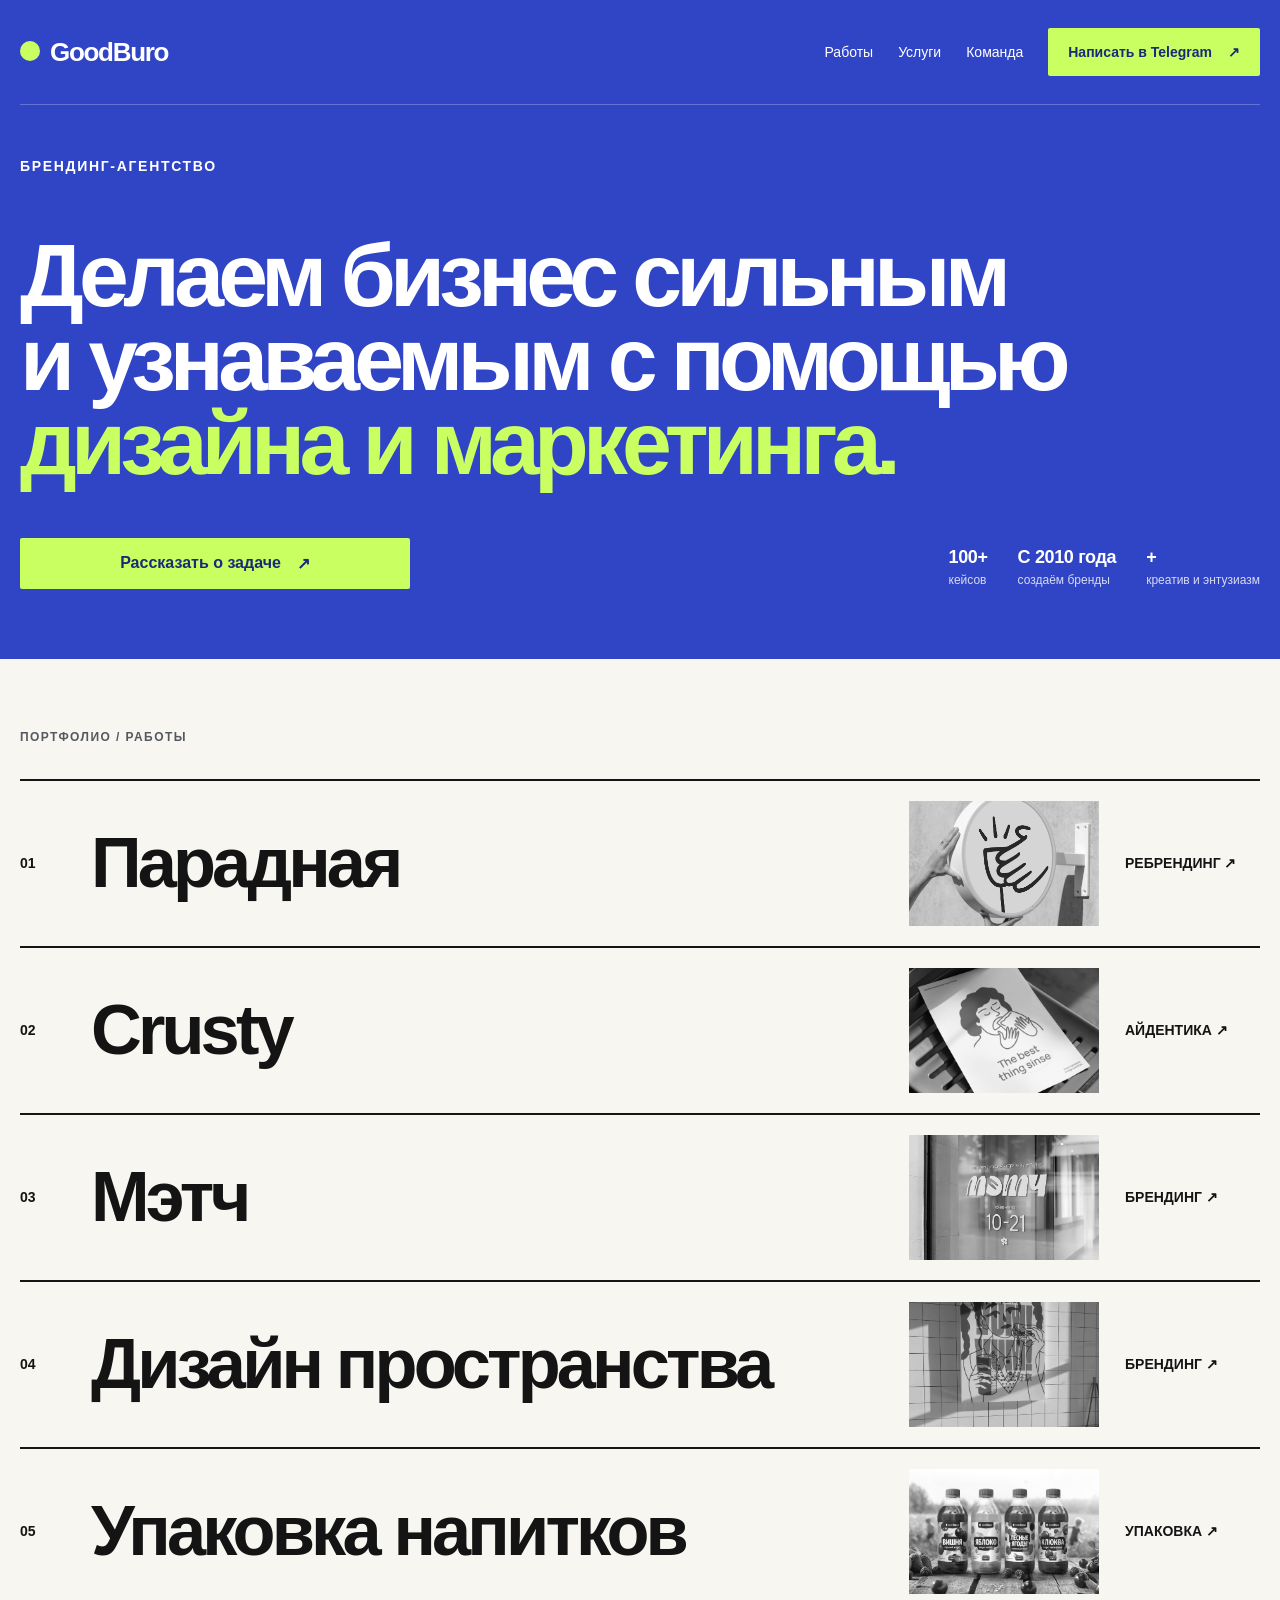
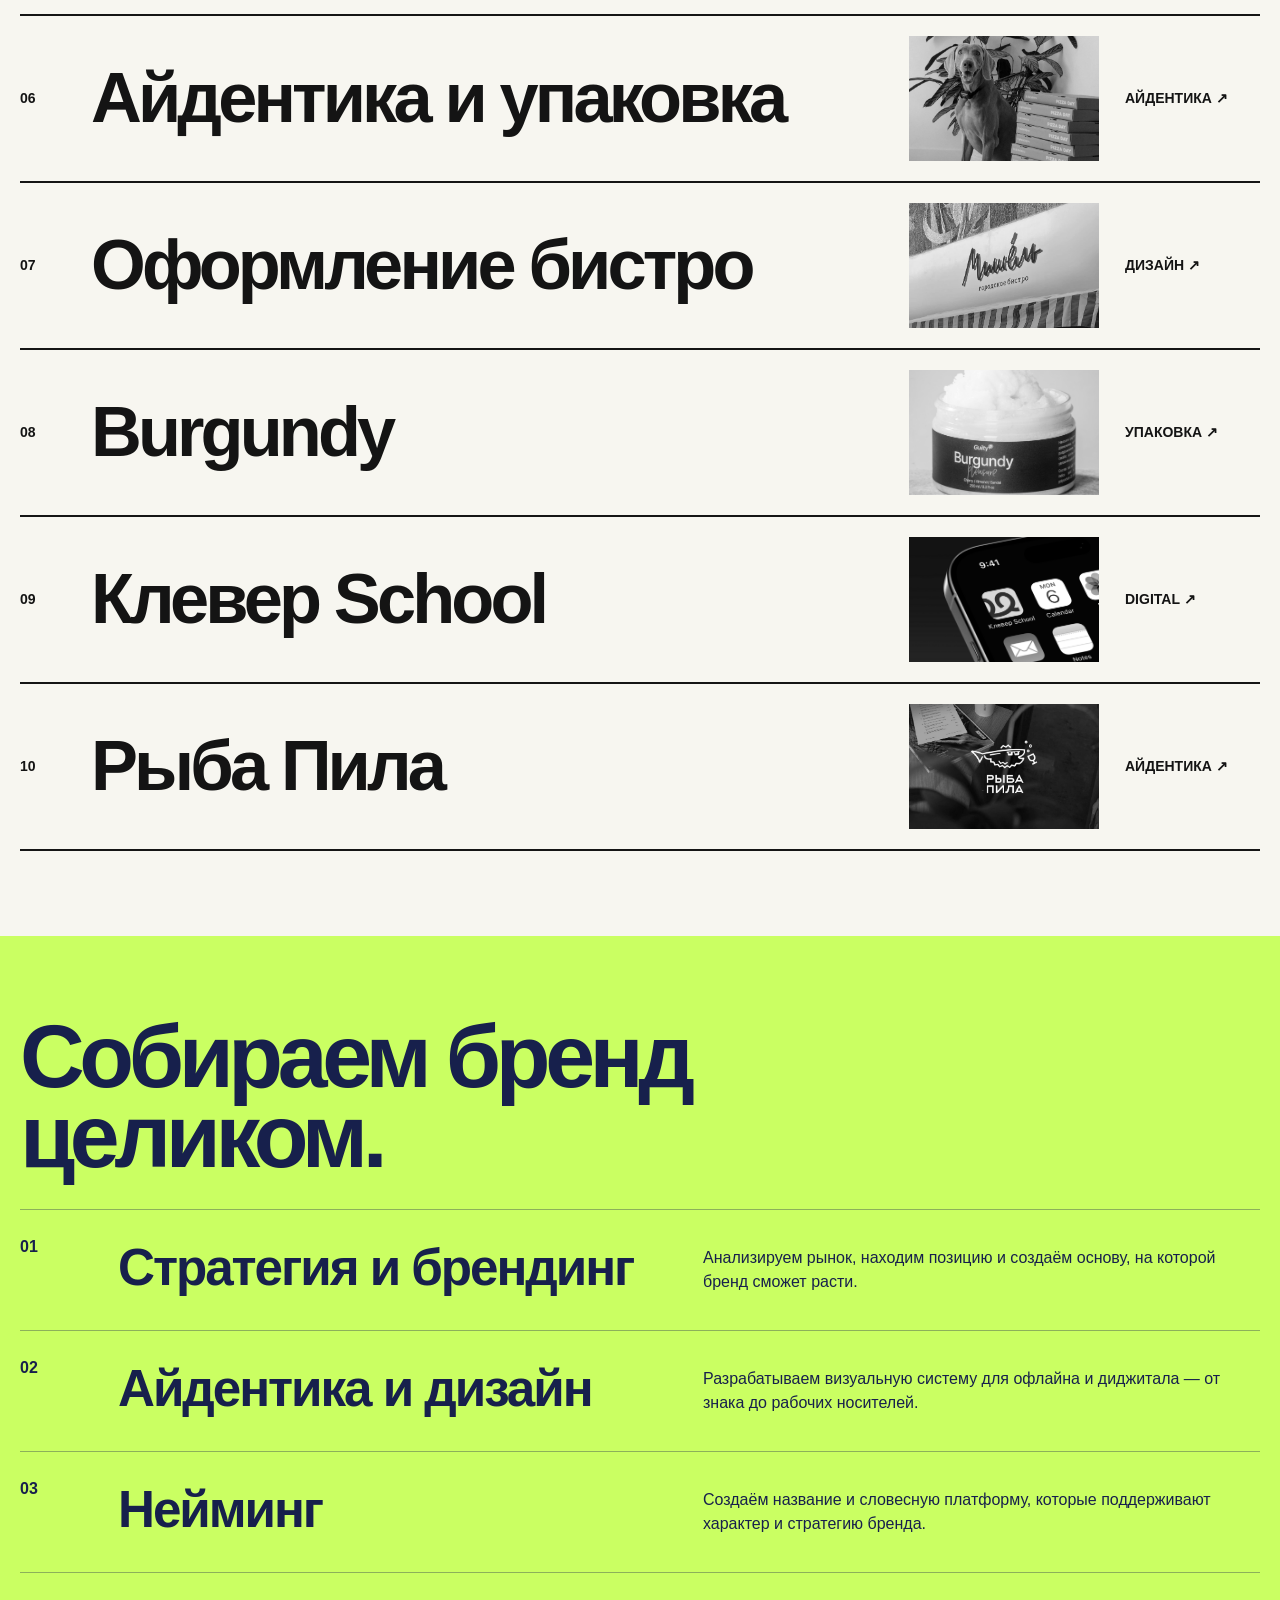
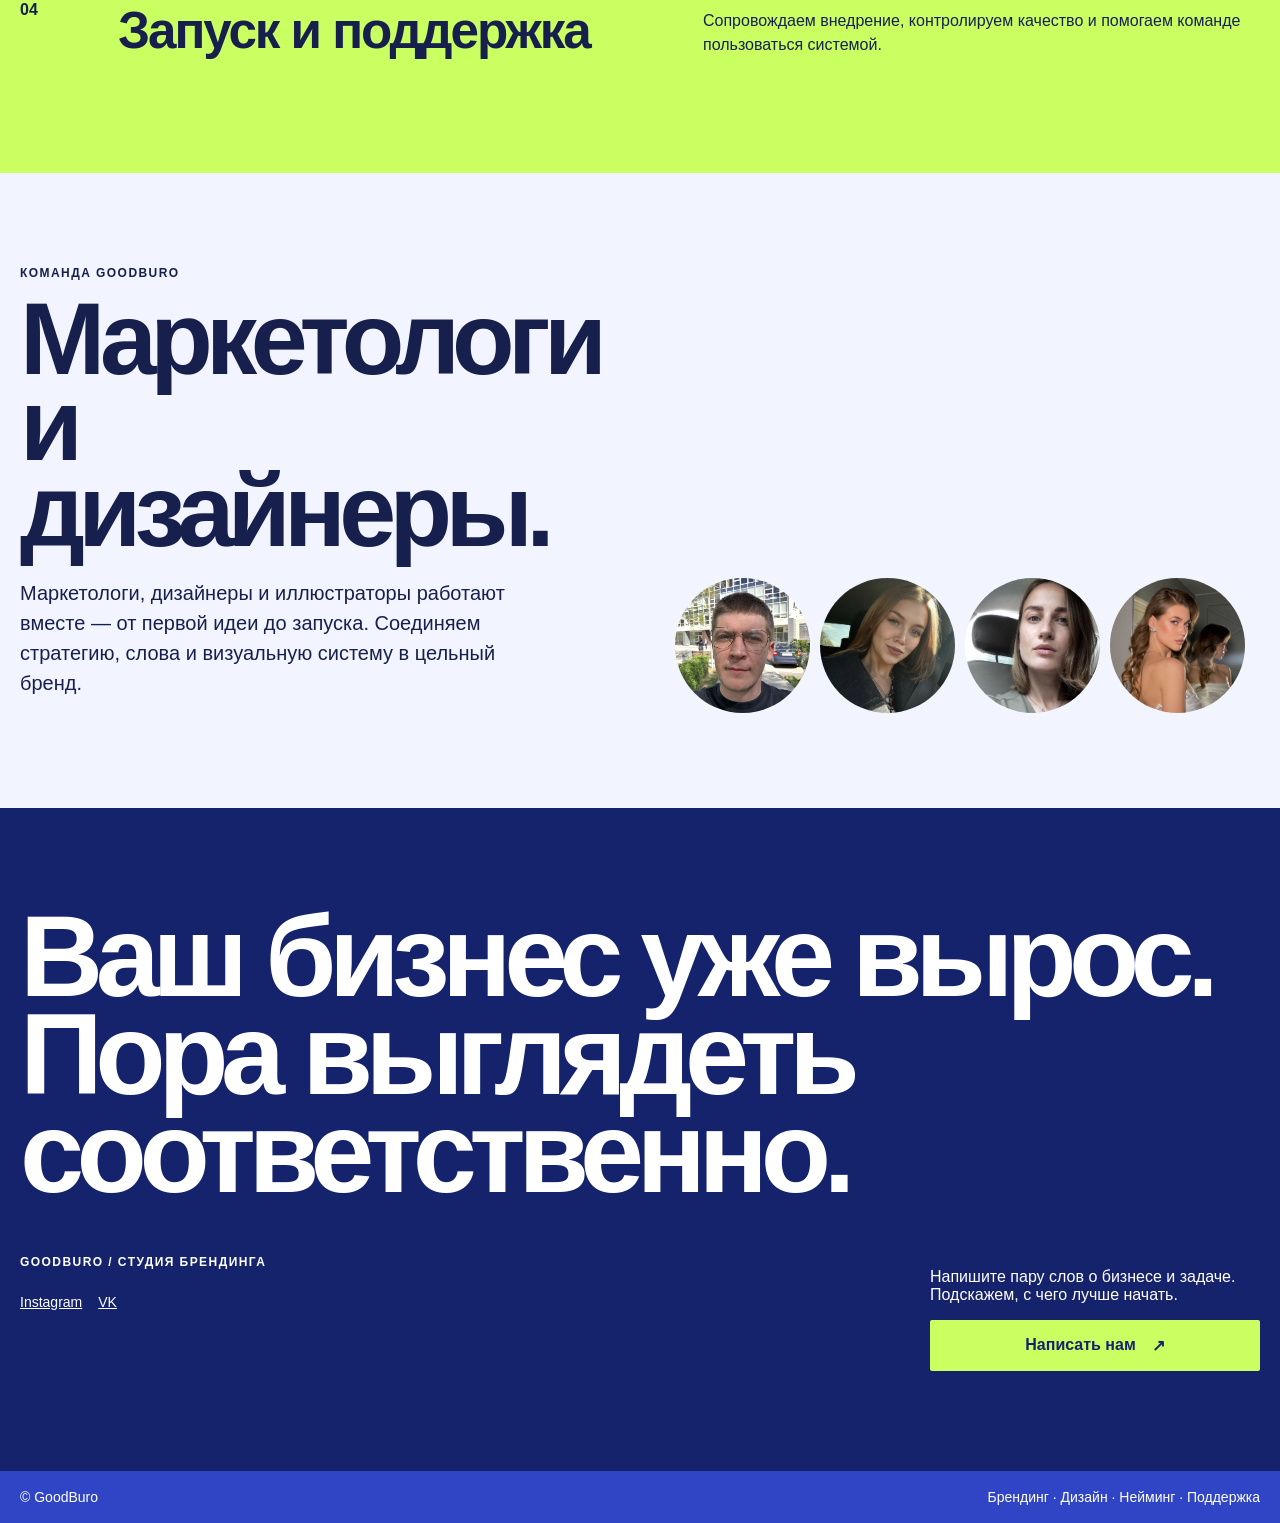
==== index.html @ 8d66662b "Add portfolio breathing room and refine proof points" ====
<!doctype html><html lang="ru"><head><meta charset="utf-8"><meta name="viewport" content="width=device-width,initial-scale=1"><title>GoodBuro — студия брендинга и дизайна</title><meta name="description" content="GoodBuro: брендинг, айдентика, нейминг и дизайн для бизнеса. Работаем с 2010 года. Посмотрите портфолио и обсудите проект с нашей командой."><link rel="icon" type="image/svg+xml" href="data:image/svg+xml,%3Csvg xmlns='http://www.w3.org/2000/svg' viewBox='0 0 64 64'%3E%3Crect width='64' height='64' rx='15' fill='%232e42c5'/%3E%3Ccircle cx='22' cy='22' r='12' fill='%23caff62'/%3E%3Cpath d='M22 36h25v12H22z' fill='white'/%3E%3C/svg%3E"><style>
    :root{--ink:#121317;--paper:#f6f5f1;--blue:#3045c6;--lime:#caff62;--orange:#ff4a18;--line:rgba(18,19,23,.15)}
    *{box-sizing:border-box}html{scroll-behavior:smooth}body{margin:0;color:var(--ink);background:var(--paper);font-family:Inter,Arial,sans-serif}button,a{font:inherit}a{color:inherit}.deckbar{position:sticky;top:0;z-index:1000;display:flex;align-items:center;gap:8px;padding:10px 14px;background:rgba(18,19,23,.94);color:#fff;backdrop-filter:blur(16px);border-bottom:1px solid rgba(255,255,255,.13)}.deckbar__brand{font-weight:800;margin-right:auto;white-space:nowrap}.deckbar button{border:1px solid rgba(255,255,255,.22);color:#fff;background:transparent;border-radius:999px;padding:9px 14px;cursor:pointer}.deckbar button:hover,.deckbar button[aria-selected=true]{background:#fff;color:#111}.panel{display:none}.panel.active{display:block}.wrap{width:min(1240px,calc(100% - 40px));margin:auto}.eyebrow{font-size:12px;text-transform:uppercase;letter-spacing:.12em;font-weight:800}.pill{display:inline-flex;align-items:center;gap:8px;padding:8px 12px;border:1px solid currentColor;border-radius:999px;font-size:13px;font-weight:700}.pill:before{content:"";width:7px;height:7px;border-radius:50%;background:currentColor}.cta{display:inline-flex;align-items:center;justify-content:center;gap:16px;padding:16px 20px;text-decoration:none;font-weight:800;border-radius:2px;transition:.2s transform}.cta:hover{transform:translateY(-3px)}.cta:after{content:"↗"}.muted{opacity:.62}.audit{padding:70px 0 100px;background:#f3f2ed}.audit h1{font-size:clamp(48px,9vw,128px);line-height:.84;letter-spacing:-.065em;margin:42px 0}.audit-intro{display:grid;grid-template-columns:1.4fr .8fr;gap:50px;border-top:1px solid var(--line);padding-top:28px}.audit-intro p{font-size:clamp(22px,3vw,40px);line-height:1.08;margin:0}.score{display:grid;grid-template-columns:repeat(2,1fr);gap:10px}.score div{padding:18px;background:#fff;border:1px solid var(--line)}.score strong{font-size:36px;display:block}.findings{display:grid;grid-template-columns:repeat(3,1fr);margin-top:72px;border-top:1px solid var(--line);border-left:1px solid var(--line)}.finding{padding:28px;border-right:1px solid var(--line);border-bottom:1px solid var(--line);min-height:230px}.finding b{display:block;font-size:14px;margin-bottom:40px}.finding h3{font-size:24px;margin:0 0 14px}.finding p{line-height:1.55;margin:0;color:#505158}.strategy{margin-top:72px;background:#121317;color:#fff;padding:34px}.strategy-grid{display:grid;grid-template-columns:repeat(3,1fr);gap:1px;background:#333}.strategy-grid article{background:#121317;padding:26px}.strategy h2{font-size:clamp(32px,5vw,72px);line-height:.95;letter-spacing:-.04em}.source-note{margin-top:30px;font-size:13px;line-height:1.6;color:#666}.source-note a{text-decoration:underline}.topline{display:flex;align-items:center;justify-content:space-between;padding:28px 0}.logo{font-weight:900;letter-spacing:-.05em;font-size:26px;text-decoration:none}.nav{display:flex;gap:25px;align-items:center;font-size:14px}.nav a{text-decoration:none}.mobile-hide{}

    /* CONCEPT 1 */
    .c1{background:var(--blue);color:#fff}.c1 .topline{border-bottom:1px solid rgba(255,255,255,.25)}.c1 .logo-dot{display:inline-block;width:20px;height:20px;background:var(--lime);border-radius:50%;margin-right:10px}.c1 .hero{min-height:760px;display:grid;grid-template-columns:1fr 340px;gap:50px;padding:46px 0 38px;position:relative;overflow:hidden}.c1 .hero:after{content:"GB";position:absolute;right:-3vw;bottom:-16vw;color:rgba(89,115,245,.55);font-weight:900;font-size:44vw;line-height:1;letter-spacing:-.15em;pointer-events:none}.c1 h1{position:relative;z-index:1;font-size:clamp(66px,10vw,152px);letter-spacing:-.075em;line-height:.79;margin:70px 0 30px;max-width:950px}.c1 h1 em{color:var(--lime);font-style:normal}.c1 .hero-side{position:relative;z-index:2;align-self:end;padding-bottom:30px}.c1 .hero-side p{font-size:22px;line-height:1.35}.c1 .cta{background:var(--lime);color:#1a2a78;width:100%}.c1 .proofbar{position:relative;z-index:2;display:grid;grid-template-columns:repeat(4,1fr);border:1px solid rgba(255,255,255,.35)}.c1 .proofbar div{padding:18px;border-right:1px solid rgba(255,255,255,.35)}.c1 .proofbar strong{display:block;font-size:25px}.c1 .works{background:#fff;color:#14151a;padding:85px 0}.section-head{display:flex;align-items:end;justify-content:space-between;gap:30px;margin-bottom:32px}.section-head h2{font-size:clamp(46px,7vw,100px);line-height:.9;letter-spacing:-.06em;margin:0}.work-mosaic{display:grid;grid-template-columns:repeat(12,1fr);grid-auto-rows:150px;gap:12px}.work-card{position:relative;overflow:hidden;background:#ddd;text-decoration:none;grid-column:span 3;grid-row:span 2}.work-card.wide{grid-column:span 6}.work-card.tall{grid-row:span 3}.work-card img{width:100%;height:100%;display:block;object-fit:cover;filter:grayscale(1);transition:filter .5s ease,transform .7s cubic-bezier(.2,.7,.2,1)}.work-card:hover img,.work-card:focus-visible img{filter:grayscale(0);transform:scale(1.025)}.work-card:after{content:"";position:absolute;inset:45% 0 0;background:linear-gradient(transparent,rgba(0,0,0,.76));opacity:0;transition:opacity .3s}.work-card:hover:after,.work-card:focus-visible:after{opacity:1}.work-label{position:absolute;z-index:2;left:16px;right:16px;bottom:15px;display:flex;justify-content:space-between;gap:15px;color:#fff;font-size:13px;font-weight:800;opacity:0;transform:translateY(8px);transition:.3s}.work-card:hover .work-label,.work-card:focus-visible .work-label{opacity:1;transform:none}.work-card.static{cursor:default}.p-parad{background-image:url('https://static.tildacdn.pub/tild3338-6237-4333-a164-313138376532/MB_CaseStudy_Pg12_5_.png')}.p-crusty{background-image:url('https://static.tildacdn.pub/tild6530-6239-4362-a632-326162323765/Slide_16_9_-_213.png')}.p-match{background-image:url('https://static.tildacdn.pub/tild6637-3261-4534-b134-336264633966/_-__1_1.png')}.c1 .services{background:var(--lime);color:#17204c;padding:80px 0}.service-row{display:grid;grid-template-columns:70px 1fr 1fr;gap:28px;padding:28px 0;border-top:1px solid rgba(23,32,76,.35)}.service-row h3{font-size:clamp(28px,4vw,56px);letter-spacing:-.04em;margin:0}.service-row p{max-width:620px;line-height:1.5;margin:8px 0}.c1 .team{background:#f2f4ff;color:#17204c;padding:90px 0}.team-grid{display:grid;grid-template-columns:.9fr 1.1fr;gap:80px;align-items:end}.team-grid h2{font-size:clamp(52px,8vw,112px);line-height:.84;letter-spacing:-.065em;margin:15px 0 24px}.team-grid p{font-size:20px;line-height:1.5;max-width:520px}.team-photos{display:grid;grid-template-columns:repeat(4,1fr);gap:0;align-items:end}.team-photos img{width:100%;aspect-ratio:1;border-radius:50%;object-fit:cover;border:5px solid #f2f4ff;margin-left:-10px;filter:saturate(.9);transition:transform .25s}.team-photos img:hover{transform:translateY(-10px);z-index:2}.c1 .final{padding:100px 0;background:#15236d}.c1 .final h2{font-size:clamp(52px,9vw,130px);line-height:.85;letter-spacing:-.065em;margin:0 0 50px}.c1 .final-grid{display:grid;grid-template-columns:1fr 330px;gap:60px}.c1 .final .cta{background:var(--lime);color:#15236d}.c1 .socials{display:flex;gap:16px;margin-top:24px;font-size:14px}

    /* CONCEPT 2 */
    .c2{background:#f7f6f0;color:#141414;font-family:Arial,sans-serif}.c2 .topline{border-bottom:2px solid #111}.c2 .topline .cta{background:#111;color:#fff;padding:11px 15px}.c2 .hero{padding:70px 0 48px}.c2 .hero-grid{display:grid;grid-template-columns:1.45fr .55fr;gap:30px}.c2 h1{font-size:clamp(68px,11vw,170px);line-height:.76;letter-spacing:-.078em;text-transform:uppercase;margin:30px 0 50px}.c2 h1 span{display:block;color:var(--orange)}.c2 .hero-copy{font-size:22px;line-height:1.35;border-top:2px solid #111;padding-top:16px}.c2 .metric{border:2px solid #111;padding:20px;margin-bottom:-2px}.c2 .metric strong{font-size:52px;letter-spacing:-.05em}.c2 .metric span{display:block;font-size:12px;text-transform:uppercase;margin-top:12px}.ticker{overflow:hidden;background:var(--orange);color:#fff;border-top:2px solid #111;border-bottom:2px solid #111;padding:11px 0;font-size:14px;font-weight:800;text-transform:uppercase;letter-spacing:.08em;white-space:nowrap}.ticker span{display:inline-block;animation:ticker 20s linear infinite}@keyframes ticker{to{transform:translateX(-50%)}}.c2 .cases{padding:80px 0}.case-table{border-top:2px solid #111}.case-row{display:grid;grid-template-columns:70px 1fr 190px 120px;align-items:center;gap:18px;padding:16px 0;border-bottom:2px solid #111;text-decoration:none}.case-row img{width:100%;height:110px;object-fit:cover;filter:saturate(.8)}.case-row h3{font-size:clamp(35px,6vw,78px);margin:0;letter-spacing:-.055em}.case-row b{font-size:13px;text-transform:uppercase}.c2 .method{padding:80px 0;background:#111;color:#fff}.c2 .method h2{font-size:clamp(48px,7vw,96px);margin:0 0 50px;letter-spacing:-.06em}.steps{display:grid;grid-template-columns:repeat(4,1fr);border:1px solid #555}.step{padding:24px;min-height:270px;border-right:1px solid #555}.step:last-child{border:0}.step b{display:block;color:var(--orange);font-size:34px}.step h3{margin-top:70px}.step p{color:#aaa;line-height:1.45}.c2 .buy{padding:90px 0;background:var(--orange);color:#fff}.c2 .buy h2{font-size:clamp(54px,10vw,145px);line-height:.78;text-transform:uppercase;letter-spacing:-.07em;margin:0 0 50px}.c2 .buy .cta{background:#111;color:#fff}.c2 .buy-grid{display:grid;grid-template-columns:1fr 300px;gap:50px}.c2 .buy p{font-size:22px;line-height:1.4}

    /* CONCEPT 3 */
    .c3{background:#080a0d;color:#f1f2f4;font-family:Arial,sans-serif}.c3 .topline{border-bottom:1px solid #2b2f35}.c3 .nav .cta{border:1px solid #fff;padding:11px 15px}.c3 .hero{min-height:800px;padding:80px 0 50px;background:radial-gradient(circle at 78% 20%,#312650 0,transparent 30%),radial-gradient(circle at 90% 70%,#123e47 0,transparent 32%),#080a0d}.c3 .hero-top{display:grid;grid-template-columns:1fr 370px;gap:70px}.c3 h1{font-size:clamp(64px,10vw,150px);line-height:.8;letter-spacing:-.075em;margin:45px 0}.c3 h1 span{font-family:Georgia,serif;font-style:italic;font-weight:400;color:#cbbcff}.c3 .portrait-card{align-self:end;border:1px solid #444;padding:20px;min-height:460px;background:linear-gradient(135deg,rgba(255,255,255,.08),rgba(255,255,255,0));display:flex;flex-direction:column;justify-content:space-between}.monogram{font-size:140px;letter-spacing:-.12em;font-weight:900;color:#cbbcff}.portrait-card p{font-size:20px;line-height:1.45}.c3 .manifesto{display:grid;grid-template-columns:200px 1fr;gap:40px;padding:85px 0;border-top:1px solid #333}.c3 .manifesto p{font-size:clamp(30px,5vw,68px);line-height:1.04;letter-spacing:-.045em;margin:0}.c3 .manifesto em{color:#cbbcff;font-family:Georgia,serif}.c3 .selected{padding:80px 0;background:#e9e8e1;color:#111}.c3 .selected h2{font-size:clamp(45px,7vw,96px);letter-spacing:-.06em;margin:0 0 40px}.editorial-grid{display:grid;grid-template-columns:repeat(12,1fr);gap:14px}.editorial-card{position:relative;min-height:520px;background:center/cover no-repeat;text-decoration:none}.editorial-card:nth-child(1){grid-column:span 7}.editorial-card:nth-child(2){grid-column:span 5;margin-top:90px}.editorial-card:nth-child(3){grid-column:3/span 8;min-height:430px}.editorial-card .caption{position:absolute;left:16px;right:16px;bottom:16px;padding:16px;background:rgba(8,10,13,.88);color:#fff;display:flex;justify-content:space-between}.c3 .offers{padding:90px 0}.c3 .offers h2{font-family:Georgia,serif;font-style:italic;font-weight:400;color:#cbbcff;font-size:clamp(50px,8vw,110px);margin:0 0 55px}.offer-grid{display:grid;grid-template-columns:repeat(2,1fr);gap:12px}.offer{padding:28px;border:1px solid #333;min-height:260px}.offer strong{font-size:13px;color:#cbbcff}.offer h3{font-size:36px;letter-spacing:-.04em}.offer p{color:#aeb0b5;line-height:1.5}.c3 .final{padding:90px 0;background:#cbbcff;color:#1c1730}.c3 .final h2{font-size:clamp(55px,10vw,145px);line-height:.8;letter-spacing:-.075em;margin:0 0 50px}.c3 .final .cta{background:#1c1730;color:#fff}.c3 .final-grid{display:grid;grid-template-columns:1fr 340px;gap:50px}.c3 .final p{font-size:20px;line-height:1.45}

    .recap{padding:18px 0;font-size:12px;opacity:.7}.recap .wrap{display:flex;justify-content:space-between;gap:20px}.recap a{margin-left:16px}
    @media(max-width:850px){.deckbar{overflow:auto}.deckbar__brand{display:none}.deckbar button{white-space:nowrap}.wrap{width:min(100% - 24px,1240px)}.audit-intro,.c1 .hero,.c1 .final-grid,.team-grid,.c2 .hero-grid,.c2 .buy-grid,.c3 .hero-top,.c3 .final-grid{grid-template-columns:1fr}.findings,.strategy-grid{grid-template-columns:1fr}.score{margin-top:20px}.nav a:not(.cta){display:none}.c1 .hero{min-height:750px}.c1 h1,.c2 h1,.c3 h1{margin-top:30px}.c1 .hero-side{max-width:420px}.c1 .proofbar{grid-template-columns:repeat(2,1fr)}.work-mosaic{grid-template-columns:repeat(6,1fr);grid-auto-rows:120px}.work-card,.work-card.wide{grid-column:span 3}.work-card.tall{grid-row:span 3}.service-row{grid-template-columns:45px 1fr}.service-row p{grid-column:2}.team-grid{gap:35px}.case-row{grid-template-columns:45px 1fr 70px}.case-row img{display:none}.steps{grid-template-columns:1fr 1fr}.step{min-height:220px;border-bottom:1px solid #555}.c3 .manifesto{grid-template-columns:1fr}.editorial-card:nth-child(n){grid-column:span 12;margin-top:0;min-height:400px}.offer-grid{grid-template-columns:1fr}.mobile-hide{display:none}}
    @media(max-width:520px){.deckbar{padding:8px}.deckbar button{padding:8px 10px;font-size:12px}.audit{padding-top:40px}.finding{min-height:auto}.c1 .hero{padding-top:20px}.c1 .proofbar{grid-template-columns:1fr 1fr}.c1 .proofbar div:nth-child(even){border-right:0}.section-head{display:block}.section-head .pill{margin-top:18px}.work-mosaic{display:grid;grid-template-columns:1fr 1fr;grid-auto-rows:145px;gap:8px}.work-card,.work-card.wide,.work-card.tall{grid-column:span 1;grid-row:span 1}.work-card:nth-child(1),.work-card:nth-child(8){grid-column:span 2;grid-row:span 2}.work-card img{filter:grayscale(.35)}.work-label{opacity:1;transform:none;font-size:11px}.work-card:after{opacity:.65}.team-photos{grid-template-columns:repeat(4,1fr)}.team-photos img{border-width:3px;margin-left:-5px}.steps{grid-template-columns:1fr}.case-row{grid-template-columns:35px 1fr}.case-row b:last-child{display:none}.monogram{font-size:100px}.portrait-card{min-height:350px}.recap .wrap{display:block}.recap a{margin-left:0;margin-right:12px}}
    @media(prefers-reduced-motion:reduce){html{scroll-behavior:auto}.ticker span{animation:none}.cta{transition:none}}

    /* Evolution: studio composition and portfolio index */
    .c1 .hero{display:block;min-height:0;padding:52px 0 70px;overflow:visible}
    .c1 .hero:after{content:none}
    .c1 h1{font-size:clamp(48px,7vw,108px);line-height:.94;letter-spacing:-.065em;max-width:none;margin:58px 0 52px}
    .c1 .hero-bottom{display:grid;grid-template-columns:390px 1fr;gap:75px;align-items:end}
    .c1 .hero-action{position:relative;z-index:2}
    .c1 .proofbar{display:flex;flex-wrap:wrap;justify-content:flex-end;align-items:flex-end;gap:30px;border:0}
    .c1 .proofbar div{border:0;padding:0}.c1 .proofbar strong{font-size:18px;font-weight:700;letter-spacing:-.02em}.c1 .proofbar span{display:block;font-size:12px;line-height:1.35;margin-top:4px;opacity:.8}.c1 .proofbar .proof-extra span{max-width:180px}
    .c1 .nav .cta{width:auto;white-space:nowrap}
    .c1 .works{background:#f7f6f0;padding-top:68px}
    .portfolio-intro{margin-bottom:34px;color:#555860}
    .portfolio-list{border-top:2px solid #151515}
    .portfolio-row{display:grid;grid-template-columns:45px minmax(0,1fr) 190px 135px;align-items:center;gap:26px;padding:20px 0;border-bottom:2px solid #151515;text-decoration:none;color:#141414}
    .portfolio-row h3{font-size:clamp(30px,5.5vw,76px);letter-spacing:-.055em;line-height:1.07;margin:0;transform-origin:left center;transition:transform .3s ease,color .3s ease}
    .portfolio-row img{display:block;width:100%;height:125px;object-fit:cover;filter:grayscale(1);transition:filter .45s ease}
    .portfolio-category,.portfolio-number{font-size:14px;font-weight:700}.portfolio-category{text-transform:uppercase}
    .portfolio-row:hover h3,.portfolio-row:focus-visible h3{transform:scale(1.025)}
    .portfolio-row:hover img,.portfolio-row:focus-visible img{filter:grayscale(0)}
    .c1 a{transition:color .25s ease,background-color .25s ease,transform .25s ease}
    .c1 a:hover,.c1 a:focus-visible{color:var(--lime)}
    .c1 .portfolio-row:hover,.c1 .portfolio-row:focus-visible{color:var(--blue)}
    .c1 .cta:hover,.c1 .cta:focus-visible{background:#dfff9d;color:#2439a6;transform:translateY(-2px)}
    .c1 a:focus-visible{outline:2px solid currentColor;outline-offset:5px}
    #concept1 section{scroll-margin-top:80px}
    @media(max-width:850px){.c1 .hero{min-height:0}.c1 .hero-bottom{grid-template-columns:1fr;gap:30px}.c1 .hero-action{max-width:540px}.c1 .proofbar{justify-content:flex-start}.portfolio-row{grid-template-columns:30px minmax(0,1fr) 150px;gap:15px}.portfolio-category{grid-column:2;font-size:12px}.portfolio-row img{grid-column:3;grid-row:1/span 2;height:115px}.c1 h1{margin:45px 0}}
    @media(max-width:520px){.c1 .hero{padding:32px 0 45px}.c1 h1{font-size:46px;line-height:1.02;margin:36px 0}.c1 .proofbar{gap:24px}.c1 .proofbar strong{font-size:27px}.c1 .proofbar span{font-size:12px}.portfolio-row{grid-template-columns:22px minmax(0,1fr) 95px;gap:10px;padding:20px 0}.portfolio-row h3{font-size:29px;overflow-wrap:anywhere}.portfolio-row img{height:92px}.portfolio-number,.portfolio-category{font-size:12px}.c1 .hero-kicker{font-size:12px;letter-spacing:.05em}}
    @media(hover:none){.portfolio-row img{filter:none}}
    @media(prefers-reduced-motion:reduce){.c1 a,.portfolio-row h3,.portfolio-row img{transition:none}.portfolio-row:hover h3,.portfolio-row:focus-visible h3{transform:none}}
  
#concept1 section{scroll-margin-top:20px}.c1 .hero-kicker{font-size:14px}.c1 .recap{opacity:1;color:#fff}.c1 .recap span{font-size:14px}
</style></head><body><main>    <section id="concept1" class="panel active c1">
      <div class="wrap topline"><a class="logo" href="#concept1"><span class="logo-dot"></span>GoodBuro</a><div class="nav"><a href="#c1works">Работы</a><a href="#c1services">Услуги</a><a href="#c1team">Команда</a><a class="cta" href="https://t.me/alekseiaminov" target="_blank" rel="noreferrer">Написать в Telegram</a></div></div>
      <div class="wrap hero">
        <span class="eyebrow hero-kicker">Брендинг-агентство</span>
        <h1>Делаем бизнес сильным<br>и узнаваемым с помощью<br><em>дизайна и маркетинга.</em></h1>
        <div class="hero-bottom"><div class="hero-action"><a class="cta" href="https://t.me/alekseiaminov" target="_blank" rel="noreferrer">Рассказать о задаче</a></div>
        <div class="proofbar"><div><strong>100+</strong><span>кейсов</span></div><div><strong>С 2010 года</strong><span>создаём бренды</span></div><div class="proof-extra"><strong>+</strong><span>креатив и энтузиазм</span></div></div></div>
      </div>
      <section class="works" id="c1works"><div class="wrap"><div class="portfolio-intro"><span class="eyebrow">Портфолио / работы</span></div><div class="portfolio-list">
<a class="portfolio-row" href="paradnaya.html"><span class="portfolio-number">01</span><h3>Парадная</h3><img src="assets/image-1.png" alt="Айдентика бара Парадная" loading="lazy"><span class="portfolio-category">Ребрендинг ↗</span></a>
<a class="portfolio-row" href="crusty.html"><span class="portfolio-number">02</span><h3>Crusty</h3><img src="assets/image-2.png" alt="Айдентика бистро Crusty" loading="lazy"><span class="portfolio-category">Айдентика ↗</span></a>
<a class="portfolio-row" href="match.html"><span class="portfolio-number">03</span><h3>Мэтч</h3><img src="assets/image-3.png" alt="Айдентика бьюти-студии Мэтч" loading="lazy"><span class="portfolio-category">Брендинг ↗</span></a>
<a class="portfolio-row" href="assets/image-4.png" target="_blank" rel="noreferrer"><span class="portfolio-number">04</span><h3>Дизайн пространства</h3><img src="assets/image-4.png" alt="Проект GoodBuro — оформление пространства" loading="lazy"><span class="portfolio-category">Брендинг ↗</span></a>
<a class="portfolio-row" href="assets/image-5.png" target="_blank" rel="noreferrer"><span class="portfolio-number">05</span><h3>Упаковка напитков</h3><img src="assets/image-5.png" alt="Дизайн упаковки напитков" loading="lazy"><span class="portfolio-category">Упаковка ↗</span></a>
<a class="portfolio-row" href="assets/image-6.png" target="_blank" rel="noreferrer"><span class="portfolio-number">06</span><h3>Айдентика и упаковка</h3><img src="assets/image-6.png" alt="Проект GoodBuro — бренд с собакой" loading="lazy"><span class="portfolio-category">Айдентика ↗</span></a>
<a class="portfolio-row" href="assets/image-7.png" target="_blank" rel="noreferrer"><span class="portfolio-number">07</span><h3>Оформление бистро</h3><img src="assets/image-7.png" alt="Вывеска проекта GoodBuro" loading="lazy"><span class="portfolio-category">Дизайн ↗</span></a>
<a class="portfolio-row" href="assets/image-8.jpg" target="_blank" rel="noreferrer"><span class="portfolio-number">08</span><h3>Burgundy</h3><img src="assets/image-8.jpg" alt="Дизайн упаковки Burgundy" loading="lazy"><span class="portfolio-category">Упаковка ↗</span></a>
<a class="portfolio-row" href="assets/image-9.png" target="_blank" rel="noreferrer"><span class="portfolio-number">09</span><h3>Клевер School</h3><img src="assets/image-9.png" alt="Дизайн мобильного приложения" loading="lazy"><span class="portfolio-category">Digital ↗</span></a>
<a class="portfolio-row" href="assets/image-10.png" target="_blank" rel="noreferrer"><span class="portfolio-number">10</span><h3>Рыба Пила</h3><img src="assets/image-10.png" alt="Айдентика проекта Рыба Пила" loading="lazy"><span class="portfolio-category">Айдентика ↗</span></a>
</div></div></section>
      <section class="services" id="c1services"><div class="wrap"><div class="section-head"><h2>Собираем бренд<br>целиком.</h2></div><div class="service-row"><b>01</b><h3>Стратегия и брендинг</h3><p>Анализируем рынок, находим позицию и создаём основу, на которой бренд сможет расти.</p></div><div class="service-row"><b>02</b><h3>Айдентика и дизайн</h3><p>Разрабатываем визуальную систему для офлайна и диджитала — от знака до рабочих носителей.</p></div><div class="service-row"><b>03</b><h3>Нейминг</h3><p>Создаём название и словесную платформу, которые поддерживают характер и стратегию бренда.</p></div><div class="service-row"><b>04</b><h3>Запуск и поддержка</h3><p>Сопровождаем внедрение, контролируем качество и помогаем команде пользоваться системой.</p></div></div></section>
      <section class="team" id="c1team"><div class="wrap team-grid"><div><span class="eyebrow">Команда GoodBuro</span><h2>Маркетологи<br>и дизайнеры.</h2><p>Маркетологи, дизайнеры и иллюстраторы работают вместе — от первой идеи до запуска. Соединяем стратегию, слова и визуальную систему в цельный бренд.</p></div><div class="team-photos" aria-label="Команда GoodBuro"><img src="assets/image-11.png" alt="Участница команды GoodBuro"><img src="assets/image-12.png" alt="Участница команды GoodBuro"><img src="assets/image-13.png" alt="Участница команды GoodBuro"><img src="assets/image-14.jpg" alt="Участник команды GoodBuro"></div></div></section>
      <section class="final"><div class="wrap"><h2>Ваш бизнес уже вырос.<br>Пора выглядеть соответственно.</h2><div class="final-grid"><div><span class="eyebrow">GoodBuro / студия брендинга</span><div class="socials"><a href="https://www.instagram.com/goodburo/">Instagram</a><a href="https://vk.com/goodburo">VK</a></div></div><div><p>Напишите пару слов о бизнесе и задаче. Подскажем, с чего лучше начать.</p><a class="cta" href="https://t.me/alekseiaminov" target="_blank" rel="noreferrer">Написать нам</a></div></div></div></section>
      <footer class="recap"><div class="wrap"><span>© GoodBuro</span><span>Брендинг · Дизайн · Нейминг · Поддержка</span></div></footer>
    </section>

</main></body></html>
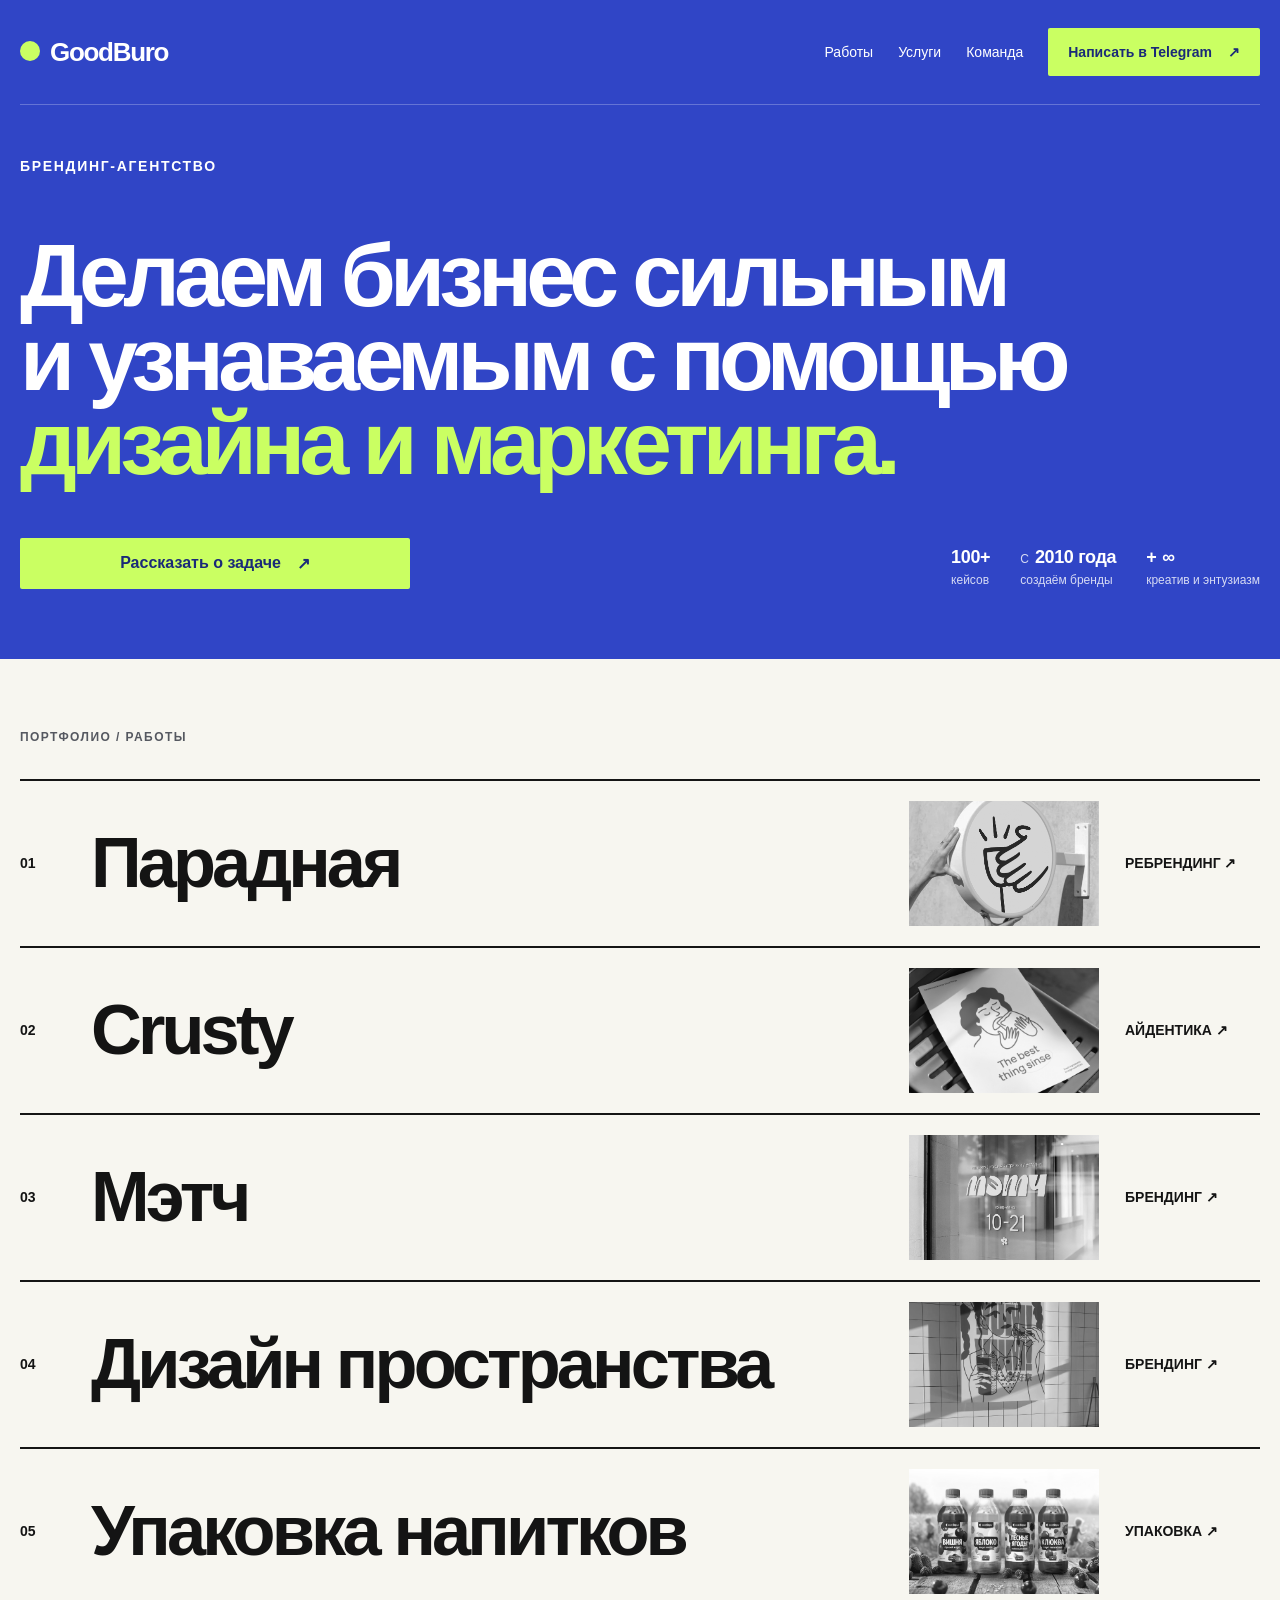
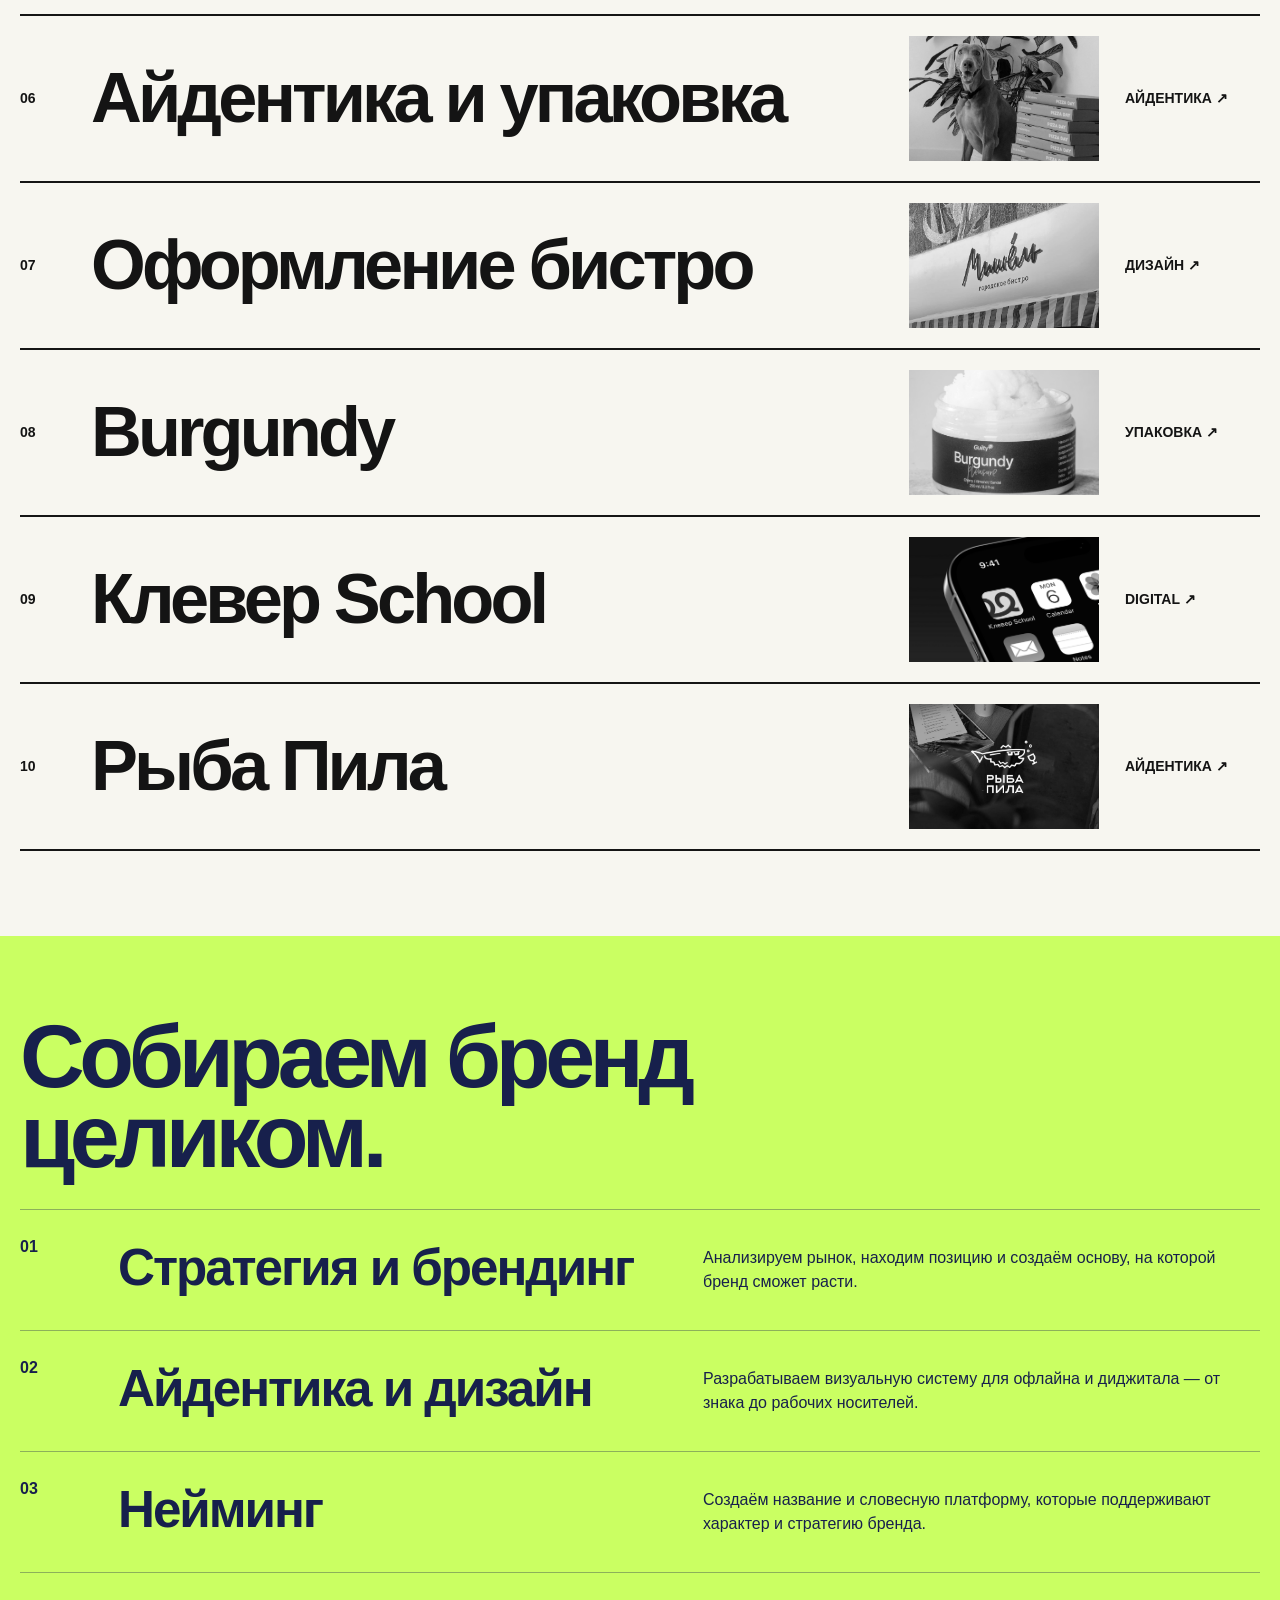
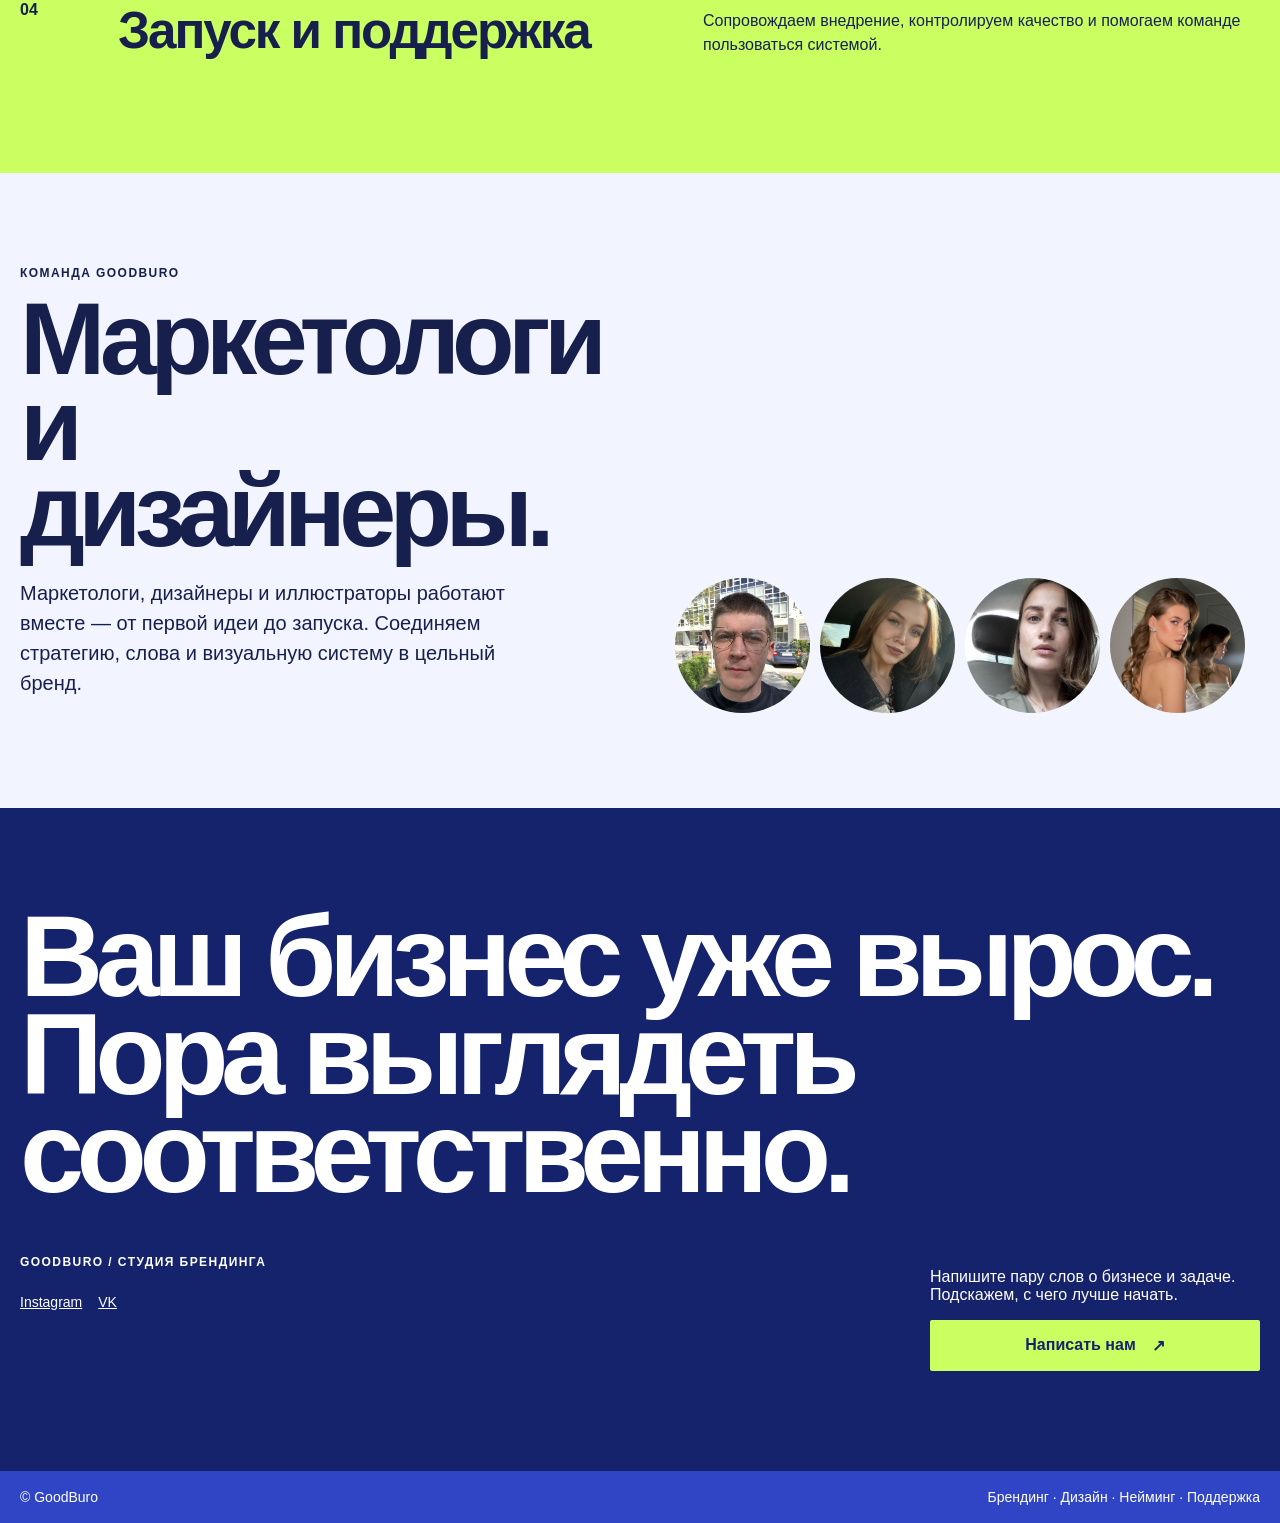
==== commit 41a4c767: "Refine mobile hero and proof typography" ====
--- a/index.html
+++ b/index.html
@@ -23,7 +23,7 @@
     .c1 .hero-bottom{display:grid;grid-template-columns:390px 1fr;gap:75px;align-items:end}
     .c1 .hero-action{position:relative;z-index:2}
     .c1 .proofbar{display:flex;flex-wrap:wrap;justify-content:flex-end;align-items:flex-end;gap:30px;border:0}
-    .c1 .proofbar div{border:0;padding:0}.c1 .proofbar strong{font-size:18px;font-weight:700;letter-spacing:-.02em}.c1 .proofbar span{display:block;font-size:12px;line-height:1.35;margin-top:4px;opacity:.8}.c1 .proofbar .proof-extra span{max-width:180px}
+    .c1 .proofbar div{border:0;padding:0}.c1 .proofbar strong{font-size:18px;font-weight:700;letter-spacing:-.02em}.c1 .proofbar span{display:block;font-size:12px;line-height:1.35;margin-top:4px;opacity:.8}.c1 .proofbar .proof-extra span{max-width:180px}.c1 .since-line,.c1 .proof-symbols{display:flex;align-items:baseline;gap:6px}.c1 .since-line .since-prefix{font-size:12px;margin:0;opacity:.8}.c1 .proof-symbols strong{font-size:18px;font-weight:700}
     .c1 .nav .cta{width:auto;white-space:nowrap}
     .c1 .works{background:#f7f6f0;padding-top:68px}
     .portfolio-intro{margin-bottom:34px;color:#555860}
@@ -41,7 +41,7 @@
     .c1 a:focus-visible{outline:2px solid currentColor;outline-offset:5px}
     #concept1 section{scroll-margin-top:80px}
     @media(max-width:850px){.c1 .hero{min-height:0}.c1 .hero-bottom{grid-template-columns:1fr;gap:30px}.c1 .hero-action{max-width:540px}.c1 .proofbar{justify-content:flex-start}.portfolio-row{grid-template-columns:30px minmax(0,1fr) 150px;gap:15px}.portfolio-category{grid-column:2;font-size:12px}.portfolio-row img{grid-column:3;grid-row:1/span 2;height:115px}.c1 h1{margin:45px 0}}
-    @media(max-width:520px){.c1 .hero{padding:32px 0 45px}.c1 h1{font-size:46px;line-height:1.02;margin:36px 0}.c1 .proofbar{gap:24px}.c1 .proofbar strong{font-size:27px}.c1 .proofbar span{font-size:12px}.portfolio-row{grid-template-columns:22px minmax(0,1fr) 95px;gap:10px;padding:20px 0}.portfolio-row h3{font-size:29px;overflow-wrap:anywhere}.portfolio-row img{height:92px}.portfolio-number,.portfolio-category{font-size:12px}.c1 .hero-kicker{font-size:12px;letter-spacing:.05em}}
+    @media(max-width:520px){.c1 .topline .nav{display:none}.c1 .hero{padding:32px 0 45px}.c1 h1{font-size:46px;line-height:1.02;margin:36px 0}.c1 h1 .with-help{display:block}.c1 .proofbar{gap:24px}.c1 .proofbar strong,.c1 .proof-symbols strong{font-size:27px}.c1 .proofbar span{font-size:12px}.portfolio-row{grid-template-columns:22px minmax(0,1fr) 95px;gap:10px;padding:20px 0}.portfolio-row h3{font-size:29px;overflow-wrap:anywhere}.portfolio-row img{height:92px}.portfolio-number,.portfolio-category{font-size:12px}.c1 .hero-kicker{font-size:12px;letter-spacing:.05em}}
     @media(hover:none){.portfolio-row img{filter:none}}
     @media(prefers-reduced-motion:reduce){.c1 a,.portfolio-row h3,.portfolio-row img{transition:none}.portfolio-row:hover h3,.portfolio-row:focus-visible h3{transform:none}}
   
@@ -50,9 +50,9 @@
       <div class="wrap topline"><a class="logo" href="#concept1"><span class="logo-dot"></span>GoodBuro</a><div class="nav"><a href="#c1works">Работы</a><a href="#c1services">Услуги</a><a href="#c1team">Команда</a><a class="cta" href="https://t.me/alekseiaminov" target="_blank" rel="noreferrer">Написать в Telegram</a></div></div>
       <div class="wrap hero">
         <span class="eyebrow hero-kicker">Брендинг-агентство</span>
-        <h1>Делаем бизнес сильным<br>и узнаваемым с помощью<br><em>дизайна и маркетинга.</em></h1>
+        <h1>Делаем бизнес сильным<br>и узнаваемым <span class="with-help">с помощью</span><br><em>дизайна и маркетинга.</em></h1>
         <div class="hero-bottom"><div class="hero-action"><a class="cta" href="https://t.me/alekseiaminov" target="_blank" rel="noreferrer">Рассказать о задаче</a></div>
-        <div class="proofbar"><div><strong>100+</strong><span>кейсов</span></div><div><strong>С 2010 года</strong><span>создаём бренды</span></div><div class="proof-extra"><strong>+</strong><span>креатив и энтузиазм</span></div></div></div>
+        <div class="proofbar"><div><strong>100+</strong><span>кейсов</span></div><div><div class="since-line"><span class="since-prefix">С</span><strong>2010 года</strong></div><span>создаём бренды</span></div><div class="proof-extra"><div class="proof-symbols"><strong>+</strong><strong>∞</strong></div><span>креатив и энтузиазм</span></div></div></div>
       </div>
       <section class="works" id="c1works"><div class="wrap"><div class="portfolio-intro"><span class="eyebrow">Портфолио / работы</span></div><div class="portfolio-list">
 <a class="portfolio-row" href="paradnaya.html"><span class="portfolio-number">01</span><h3>Парадная</h3><img src="assets/image-1.png" alt="Айдентика бара Парадная" loading="lazy"><span class="portfolio-category">Ребрендинг ↗</span></a>
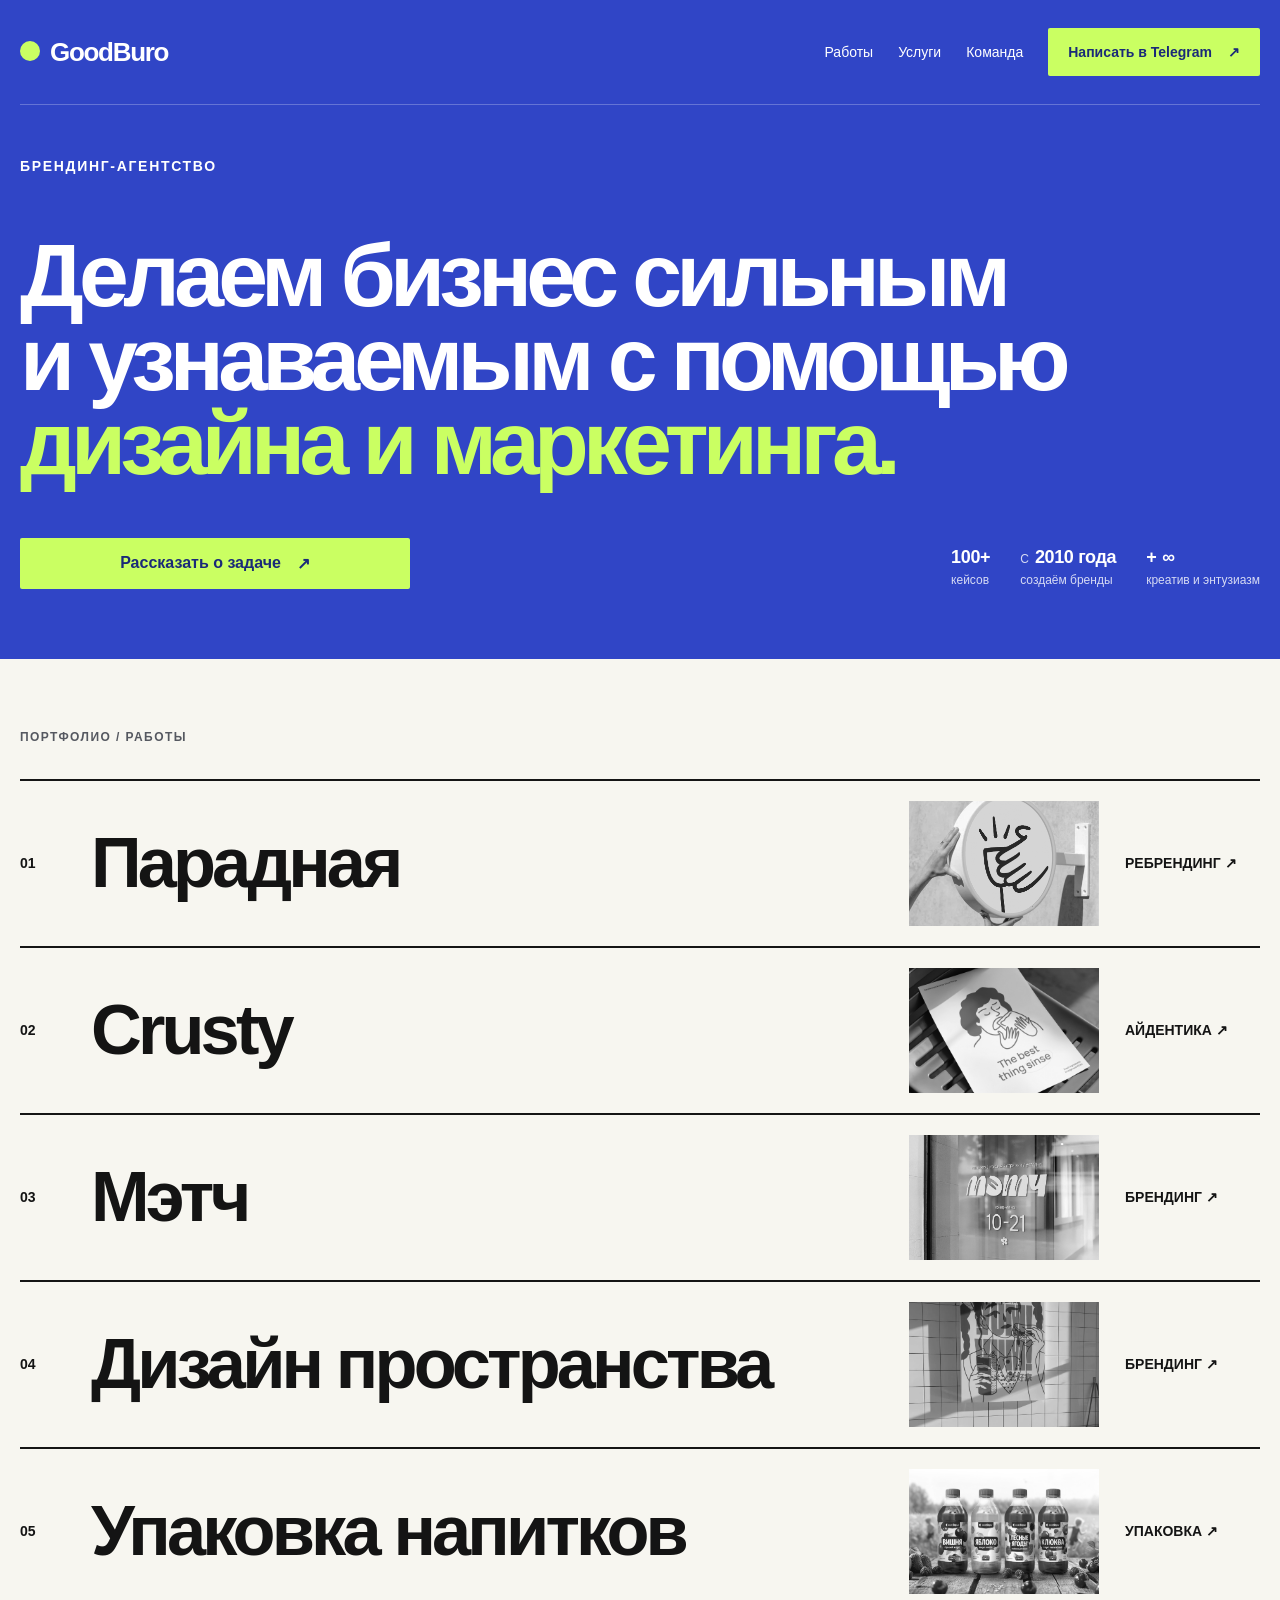
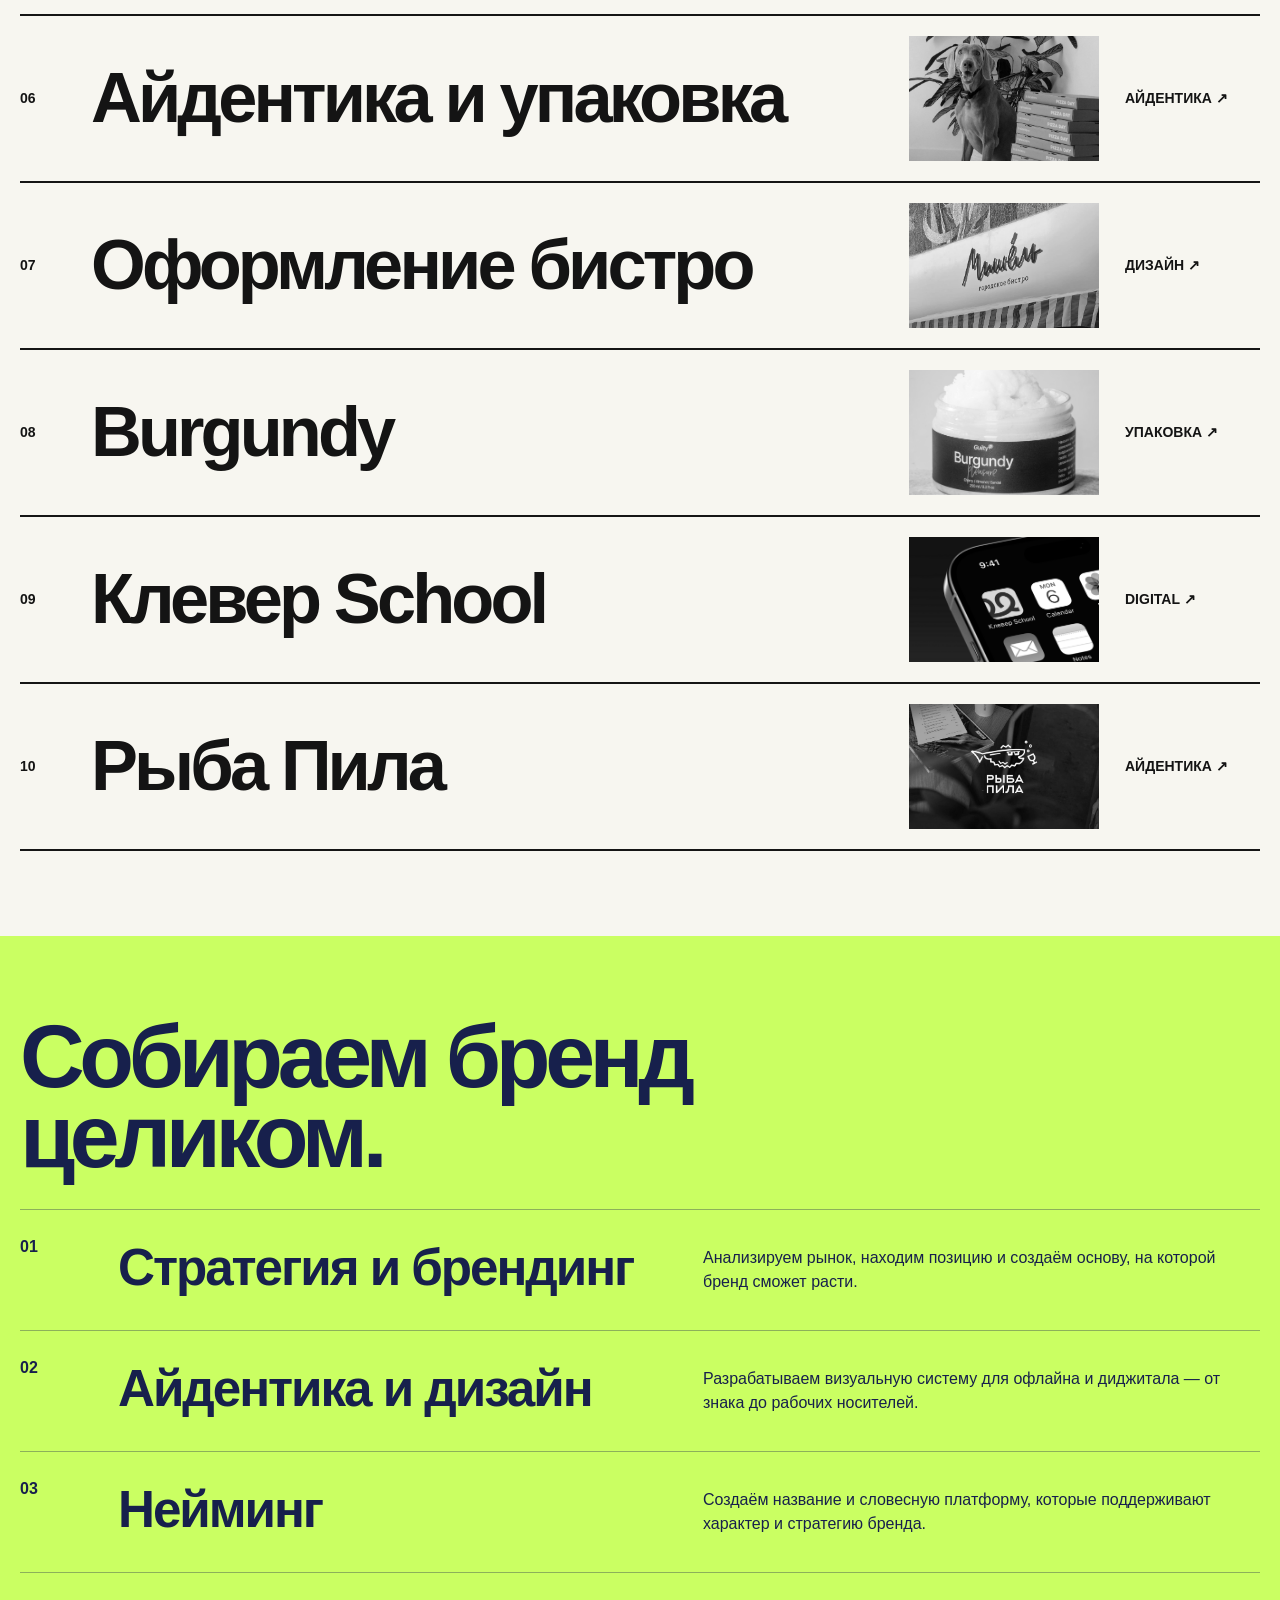
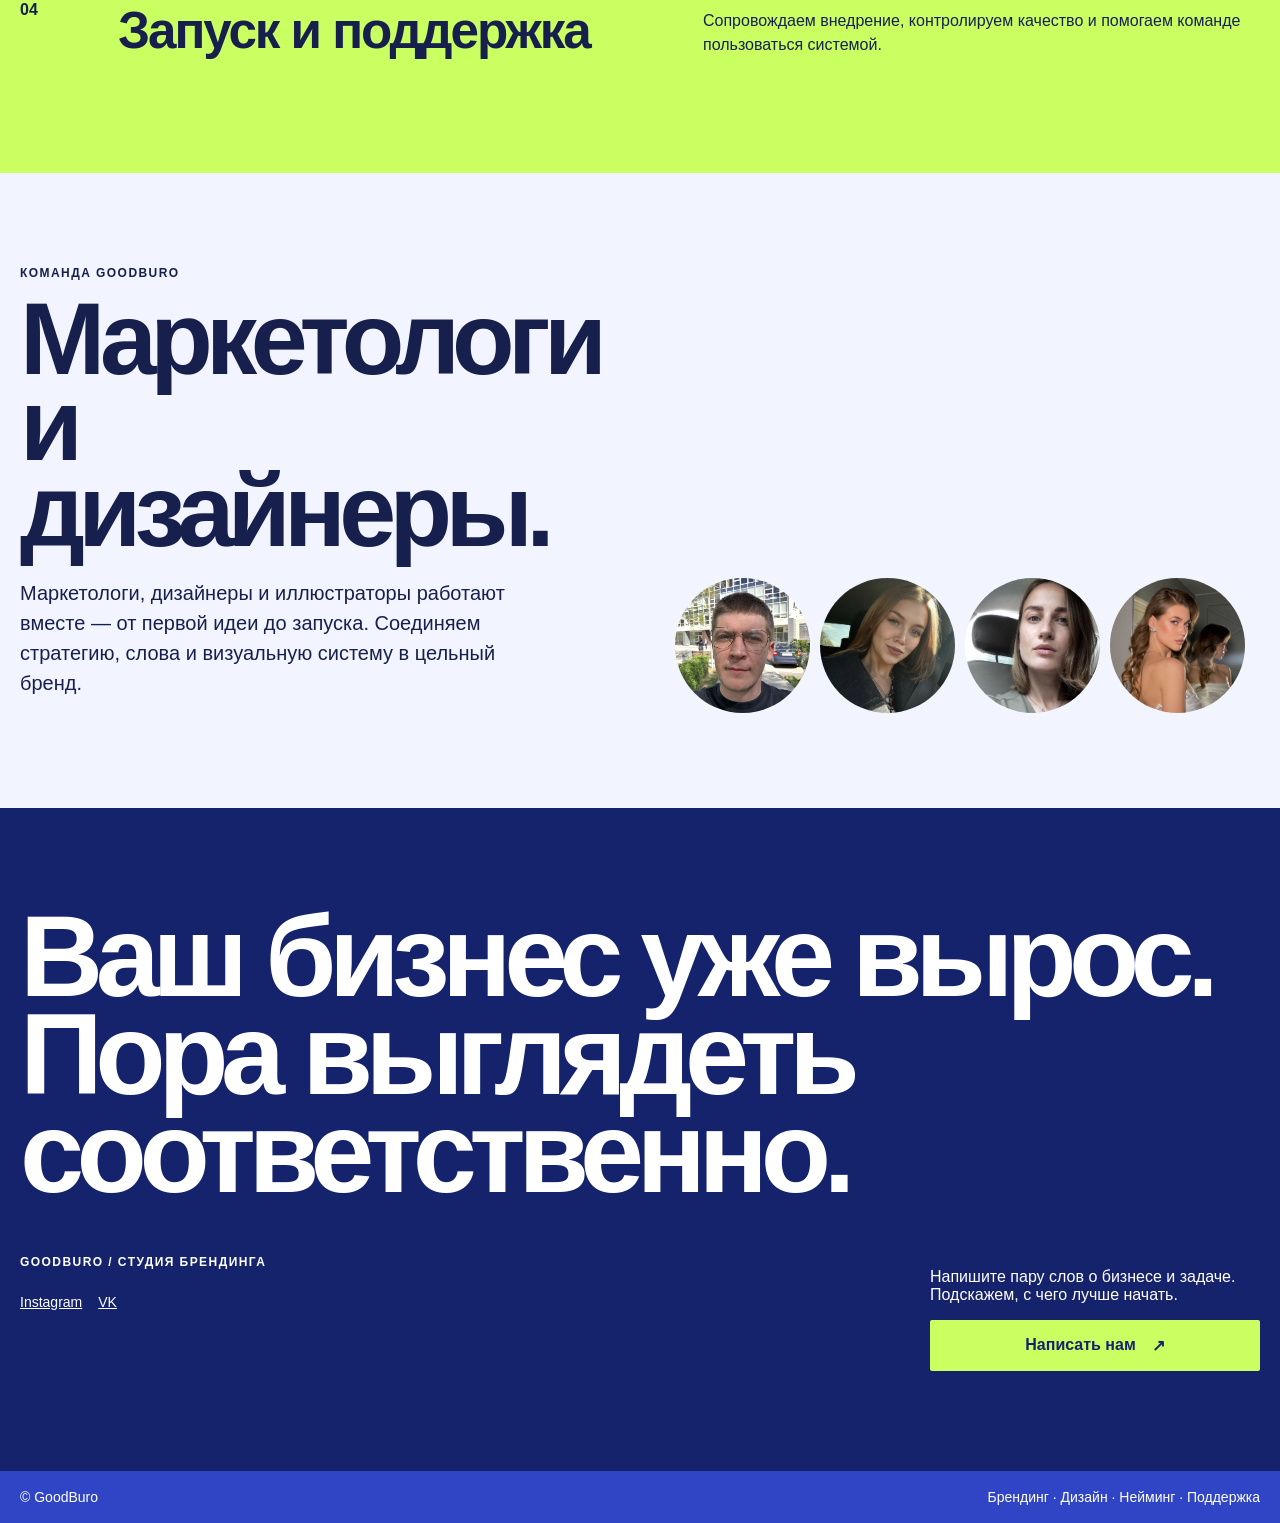
==== commit dc1ade89: "Remove decorative arrows on mobile" ====
--- a/index.html
+++ b/index.html
@@ -19,7 +19,7 @@
     /* Evolution: studio composition and portfolio index */
     .c1 .hero{display:block;min-height:0;padding:52px 0 70px;overflow:visible}
     .c1 .hero:after{content:none}
-    .c1 h1{font-size:clamp(48px,7vw,108px);line-height:.94;letter-spacing:-.065em;max-width:none;margin:58px 0 52px}
+    .c1 h1{font-size:clamp(48px,7vw,108px);line-height:.94;letter-spacing:-.065em;max-width:none;margin:58px 0 52px}.c1 h1 .with-help{white-space:nowrap}
     .c1 .hero-bottom{display:grid;grid-template-columns:390px 1fr;gap:75px;align-items:end}
     .c1 .hero-action{position:relative;z-index:2}
     .c1 .proofbar{display:flex;flex-wrap:wrap;justify-content:flex-end;align-items:flex-end;gap:30px;border:0}
@@ -41,7 +41,7 @@
     .c1 a:focus-visible{outline:2px solid currentColor;outline-offset:5px}
     #concept1 section{scroll-margin-top:80px}
     @media(max-width:850px){.c1 .hero{min-height:0}.c1 .hero-bottom{grid-template-columns:1fr;gap:30px}.c1 .hero-action{max-width:540px}.c1 .proofbar{justify-content:flex-start}.portfolio-row{grid-template-columns:30px minmax(0,1fr) 150px;gap:15px}.portfolio-category{grid-column:2;font-size:12px}.portfolio-row img{grid-column:3;grid-row:1/span 2;height:115px}.c1 h1{margin:45px 0}}
-    @media(max-width:520px){.c1 .topline .nav{display:none}.c1 .hero{padding:32px 0 45px}.c1 h1{font-size:46px;line-height:1.02;margin:36px 0}.c1 h1 .with-help{display:block}.c1 .proofbar{gap:24px}.c1 .proofbar strong,.c1 .proof-symbols strong{font-size:27px}.c1 .proofbar span{font-size:12px}.portfolio-row{grid-template-columns:22px minmax(0,1fr) 95px;gap:10px;padding:20px 0}.portfolio-row h3{font-size:29px;overflow-wrap:anywhere}.portfolio-row img{height:92px}.portfolio-number,.portfolio-category{font-size:12px}.c1 .hero-kicker{font-size:12px;letter-spacing:.05em}}
+    @media(max-width:520px){.c1 .topline .nav{display:none}.c1 .cta:after,.mobile-arrow{display:none}.c1 .hero{padding:32px 0 45px}.c1 h1{font-size:46px;line-height:1.02;margin:36px 0}.c1 .proofbar{gap:24px}.c1 .proofbar strong,.c1 .proof-symbols strong{font-size:27px}.c1 .proofbar span{font-size:12px}.portfolio-row{grid-template-columns:22px minmax(0,1fr) 95px;gap:10px;padding:20px 0}.portfolio-row h3{font-size:29px;overflow-wrap:anywhere}.portfolio-row img{height:92px}.portfolio-number,.portfolio-category{font-size:12px}.c1 .hero-kicker{font-size:12px;letter-spacing:.05em}}
     @media(hover:none){.portfolio-row img{filter:none}}
     @media(prefers-reduced-motion:reduce){.c1 a,.portfolio-row h3,.portfolio-row img{transition:none}.portfolio-row:hover h3,.portfolio-row:focus-visible h3{transform:none}}
   
@@ -55,16 +55,16 @@
         <div class="proofbar"><div><strong>100+</strong><span>кейсов</span></div><div><div class="since-line"><span class="since-prefix">С</span><strong>2010 года</strong></div><span>создаём бренды</span></div><div class="proof-extra"><div class="proof-symbols"><strong>+</strong><strong>∞</strong></div><span>креатив и энтузиазм</span></div></div></div>
       </div>
       <section class="works" id="c1works"><div class="wrap"><div class="portfolio-intro"><span class="eyebrow">Портфолио / работы</span></div><div class="portfolio-list">
-<a class="portfolio-row" href="paradnaya.html"><span class="portfolio-number">01</span><h3>Парадная</h3><img src="assets/image-1.png" alt="Айдентика бара Парадная" loading="lazy"><span class="portfolio-category">Ребрендинг ↗</span></a>
-<a class="portfolio-row" href="crusty.html"><span class="portfolio-number">02</span><h3>Crusty</h3><img src="assets/image-2.png" alt="Айдентика бистро Crusty" loading="lazy"><span class="portfolio-category">Айдентика ↗</span></a>
-<a class="portfolio-row" href="match.html"><span class="portfolio-number">03</span><h3>Мэтч</h3><img src="assets/image-3.png" alt="Айдентика бьюти-студии Мэтч" loading="lazy"><span class="portfolio-category">Брендинг ↗</span></a>
-<a class="portfolio-row" href="assets/image-4.png" target="_blank" rel="noreferrer"><span class="portfolio-number">04</span><h3>Дизайн пространства</h3><img src="assets/image-4.png" alt="Проект GoodBuro — оформление пространства" loading="lazy"><span class="portfolio-category">Брендинг ↗</span></a>
-<a class="portfolio-row" href="assets/image-5.png" target="_blank" rel="noreferrer"><span class="portfolio-number">05</span><h3>Упаковка напитков</h3><img src="assets/image-5.png" alt="Дизайн упаковки напитков" loading="lazy"><span class="portfolio-category">Упаковка ↗</span></a>
-<a class="portfolio-row" href="assets/image-6.png" target="_blank" rel="noreferrer"><span class="portfolio-number">06</span><h3>Айдентика и упаковка</h3><img src="assets/image-6.png" alt="Проект GoodBuro — бренд с собакой" loading="lazy"><span class="portfolio-category">Айдентика ↗</span></a>
-<a class="portfolio-row" href="assets/image-7.png" target="_blank" rel="noreferrer"><span class="portfolio-number">07</span><h3>Оформление бистро</h3><img src="assets/image-7.png" alt="Вывеска проекта GoodBuro" loading="lazy"><span class="portfolio-category">Дизайн ↗</span></a>
-<a class="portfolio-row" href="assets/image-8.jpg" target="_blank" rel="noreferrer"><span class="portfolio-number">08</span><h3>Burgundy</h3><img src="assets/image-8.jpg" alt="Дизайн упаковки Burgundy" loading="lazy"><span class="portfolio-category">Упаковка ↗</span></a>
-<a class="portfolio-row" href="assets/image-9.png" target="_blank" rel="noreferrer"><span class="portfolio-number">09</span><h3>Клевер School</h3><img src="assets/image-9.png" alt="Дизайн мобильного приложения" loading="lazy"><span class="portfolio-category">Digital ↗</span></a>
-<a class="portfolio-row" href="assets/image-10.png" target="_blank" rel="noreferrer"><span class="portfolio-number">10</span><h3>Рыба Пила</h3><img src="assets/image-10.png" alt="Айдентика проекта Рыба Пила" loading="lazy"><span class="portfolio-category">Айдентика ↗</span></a>
+<a class="portfolio-row" href="paradnaya.html"><span class="portfolio-number">01</span><h3>Парадная</h3><img src="assets/image-1.png" alt="Айдентика бара Парадная" loading="lazy"><span class="portfolio-category">Ребрендинг <span class="mobile-arrow">↗</span></span></a>
+<a class="portfolio-row" href="crusty.html"><span class="portfolio-number">02</span><h3>Crusty</h3><img src="assets/image-2.png" alt="Айдентика бистро Crusty" loading="lazy"><span class="portfolio-category">Айдентика <span class="mobile-arrow">↗</span></span></a>
+<a class="portfolio-row" href="match.html"><span class="portfolio-number">03</span><h3>Мэтч</h3><img src="assets/image-3.png" alt="Айдентика бьюти-студии Мэтч" loading="lazy"><span class="portfolio-category">Брендинг <span class="mobile-arrow">↗</span></span></a>
+<a class="portfolio-row" href="assets/image-4.png" target="_blank" rel="noreferrer"><span class="portfolio-number">04</span><h3>Дизайн пространства</h3><img src="assets/image-4.png" alt="Проект GoodBuro — оформление пространства" loading="lazy"><span class="portfolio-category">Брендинг <span class="mobile-arrow">↗</span></span></a>
+<a class="portfolio-row" href="assets/image-5.png" target="_blank" rel="noreferrer"><span class="portfolio-number">05</span><h3>Упаковка напитков</h3><img src="assets/image-5.png" alt="Дизайн упаковки напитков" loading="lazy"><span class="portfolio-category">Упаковка <span class="mobile-arrow">↗</span></span></a>
+<a class="portfolio-row" href="assets/image-6.png" target="_blank" rel="noreferrer"><span class="portfolio-number">06</span><h3>Айдентика и упаковка</h3><img src="assets/image-6.png" alt="Проект GoodBuro — бренд с собакой" loading="lazy"><span class="portfolio-category">Айдентика <span class="mobile-arrow">↗</span></span></a>
+<a class="portfolio-row" href="assets/image-7.png" target="_blank" rel="noreferrer"><span class="portfolio-number">07</span><h3>Оформление бистро</h3><img src="assets/image-7.png" alt="Вывеска проекта GoodBuro" loading="lazy"><span class="portfolio-category">Дизайн <span class="mobile-arrow">↗</span></span></a>
+<a class="portfolio-row" href="assets/image-8.jpg" target="_blank" rel="noreferrer"><span class="portfolio-number">08</span><h3>Burgundy</h3><img src="assets/image-8.jpg" alt="Дизайн упаковки Burgundy" loading="lazy"><span class="portfolio-category">Упаковка <span class="mobile-arrow">↗</span></span></a>
+<a class="portfolio-row" href="assets/image-9.png" target="_blank" rel="noreferrer"><span class="portfolio-number">09</span><h3>Клевер School</h3><img src="assets/image-9.png" alt="Дизайн мобильного приложения" loading="lazy"><span class="portfolio-category">Digital <span class="mobile-arrow">↗</span></span></a>
+<a class="portfolio-row" href="assets/image-10.png" target="_blank" rel="noreferrer"><span class="portfolio-number">10</span><h3>Рыба Пила</h3><img src="assets/image-10.png" alt="Айдентика проекта Рыба Пила" loading="lazy"><span class="portfolio-category">Айдентика <span class="mobile-arrow">↗</span></span></a>
 </div></div></section>
       <section class="services" id="c1services"><div class="wrap"><div class="section-head"><h2>Собираем бренд<br>целиком.</h2></div><div class="service-row"><b>01</b><h3>Стратегия и брендинг</h3><p>Анализируем рынок, находим позицию и создаём основу, на которой бренд сможет расти.</p></div><div class="service-row"><b>02</b><h3>Айдентика и дизайн</h3><p>Разрабатываем визуальную систему для офлайна и диджитала — от знака до рабочих носителей.</p></div><div class="service-row"><b>03</b><h3>Нейминг</h3><p>Создаём название и словесную платформу, которые поддерживают характер и стратегию бренда.</p></div><div class="service-row"><b>04</b><h3>Запуск и поддержка</h3><p>Сопровождаем внедрение, контролируем качество и помогаем команде пользоваться системой.</p></div></div></section>
       <section class="team" id="c1team"><div class="wrap team-grid"><div><span class="eyebrow">Команда GoodBuro</span><h2>Маркетологи<br>и дизайнеры.</h2><p>Маркетологи, дизайнеры и иллюстраторы работают вместе — от первой идеи до запуска. Соединяем стратегию, слова и визуальную систему в цельный бренд.</p></div><div class="team-photos" aria-label="Команда GoodBuro"><img src="assets/image-11.png" alt="Участница команды GoodBuro"><img src="assets/image-12.png" alt="Участница команды GoodBuro"><img src="assets/image-13.png" alt="Участница команды GoodBuro"><img src="assets/image-14.jpg" alt="Участник команды GoodBuro"></div></div></section>
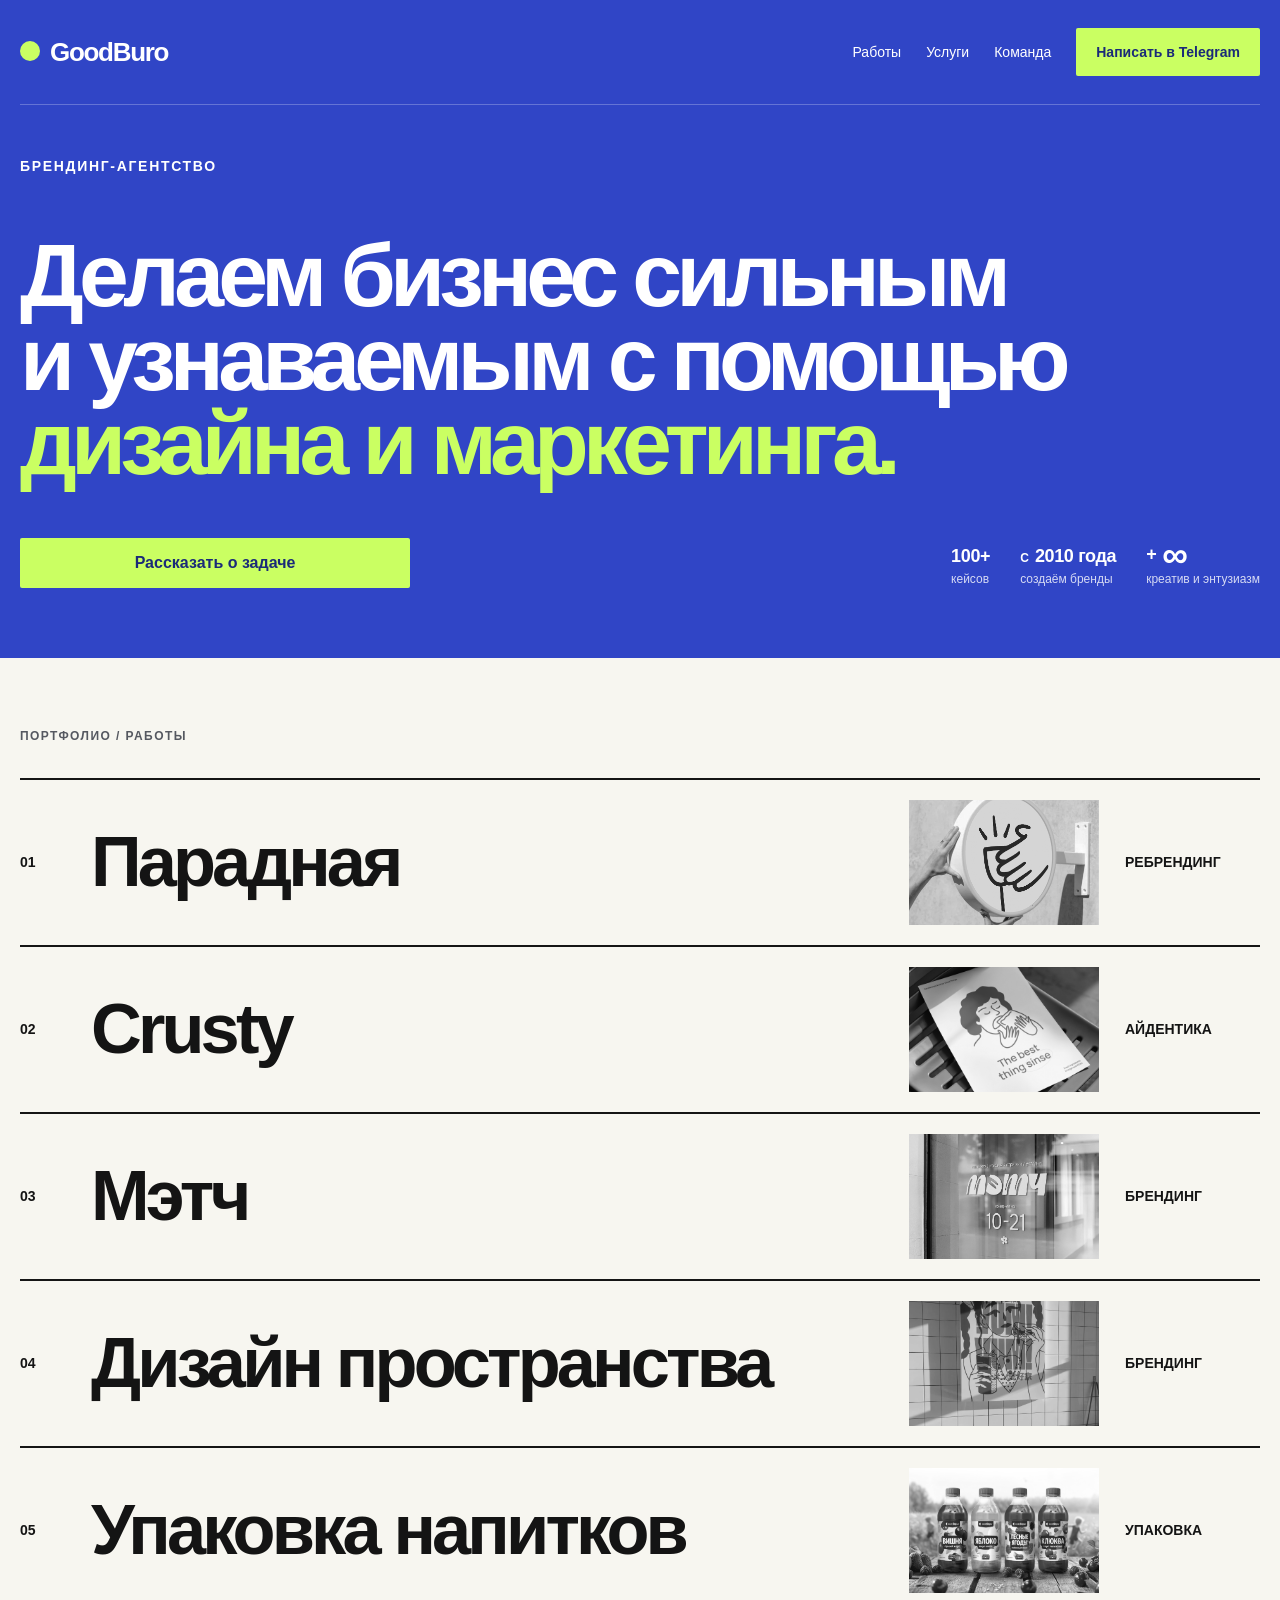
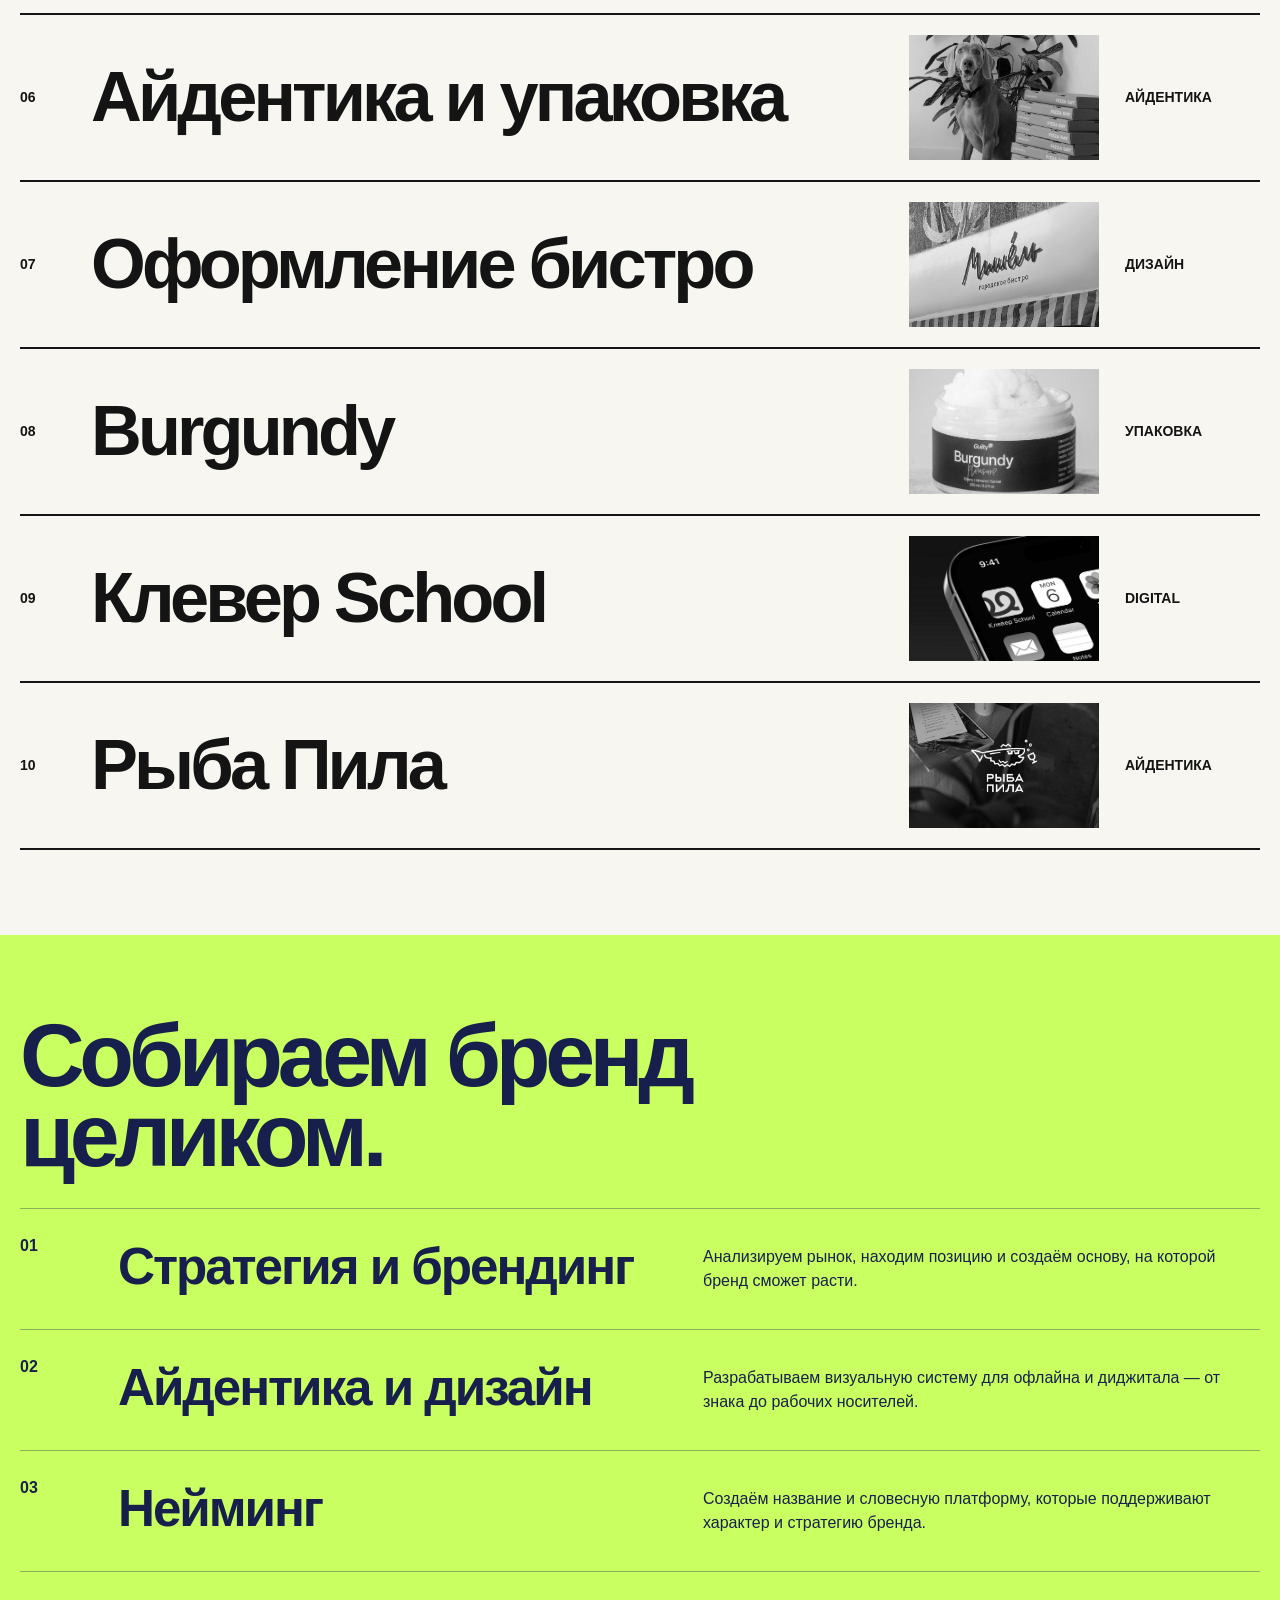
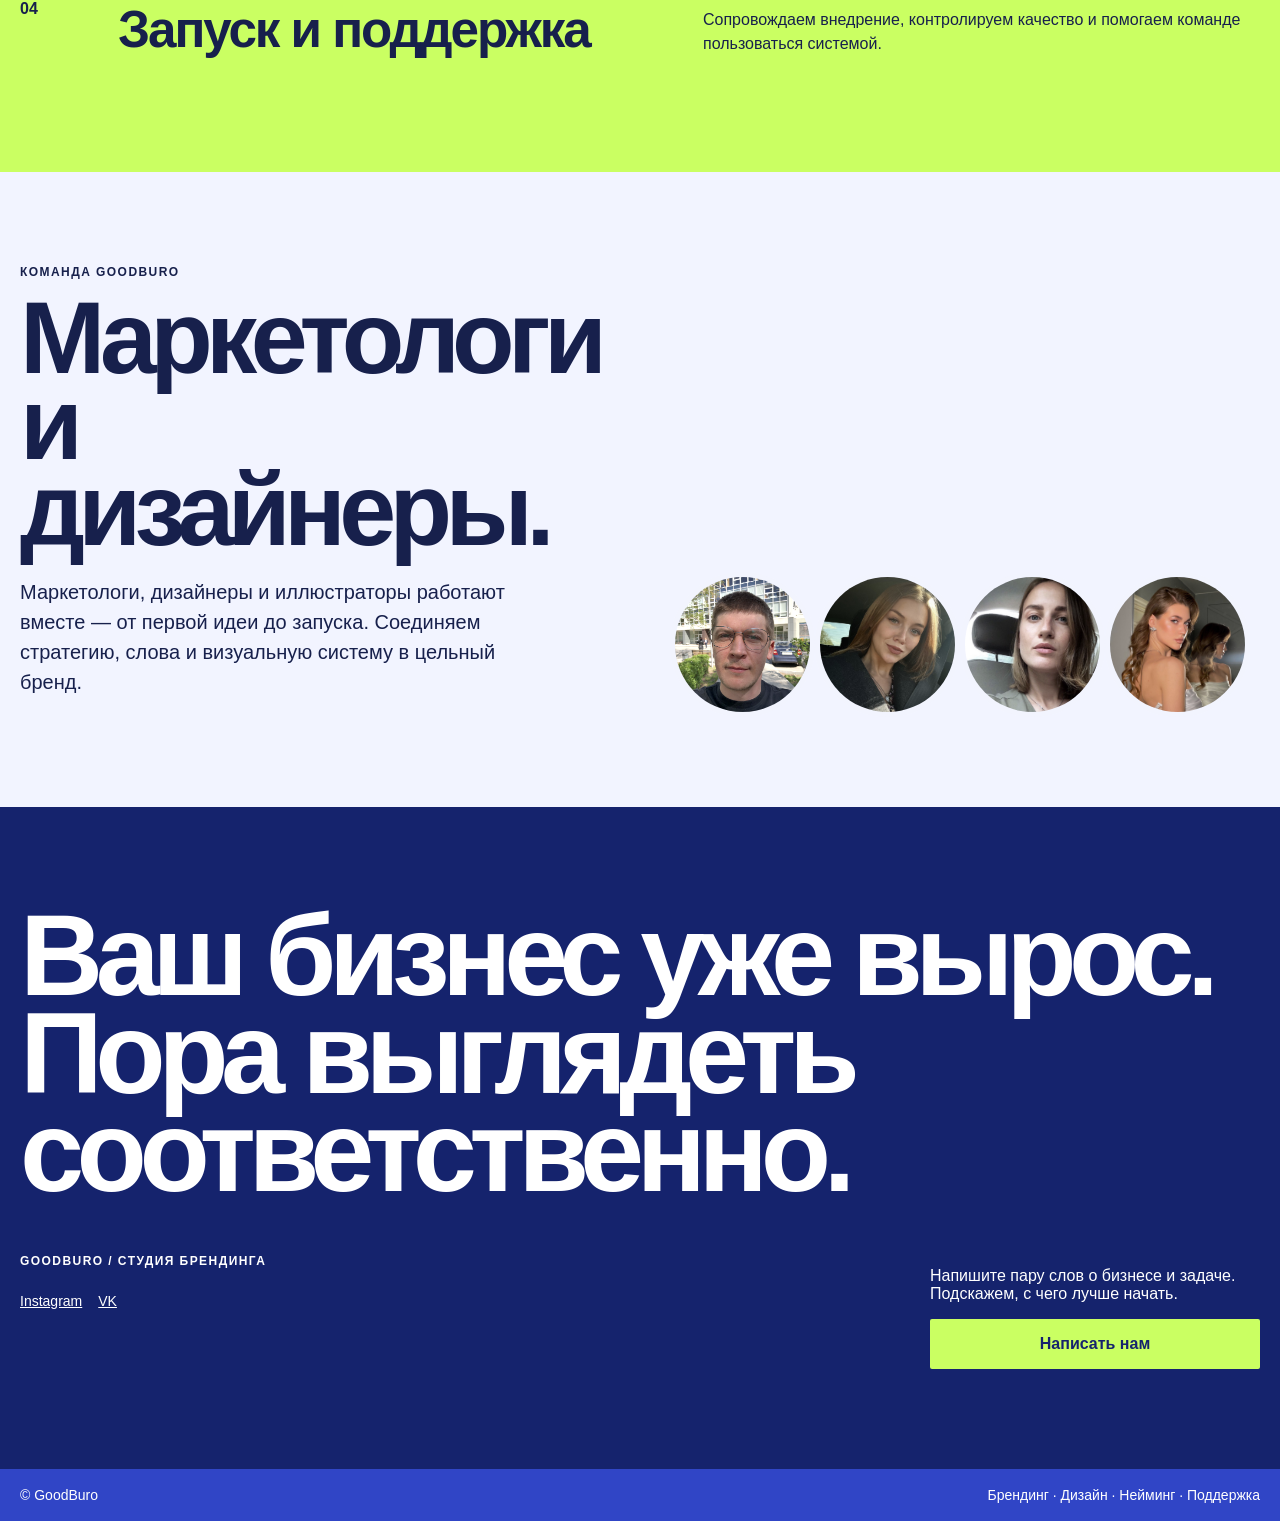
==== commit f67cfa2c: "Remove arrows across all layouts and refine proof symbols" ====
--- a/index.html
+++ b/index.html
@@ -1,6 +1,6 @@
-<!doctype html><html lang="ru"><head><meta charset="utf-8"><meta name="viewport" content="width=device-width,initial-scale=1"><title>GoodBuro — студия брендинга и дизайна</title><meta name="description" content="GoodBuro: брендинг, айдентика, нейминг и дизайн для бизнеса. Работаем с 2010 года. Посмотрите портфолио и обсудите проект с нашей командой."><link rel="icon" type="image/svg+xml" href="data:image/svg+xml,%3Csvg xmlns='http://www.w3.org/2000/svg' viewBox='0 0 64 64'%3E%3Crect width='64' height='64' rx='15' fill='%232e42c5'/%3E%3Ccircle cx='22' cy='22' r='12' fill='%23caff62'/%3E%3Cpath d='M22 36h25v12H22z' fill='white'/%3E%3C/svg%3E"><style>
+<!doctype html><html lang="ru"><head><meta charset="utf-8"><meta name="viewport" content="width=device-width,initial-scale=1"><title>GoodBuro — студия брендинга и дизайна</title><meta name="description" content="GoodBuro: брендинг, айдентика, нейминг и дизайн для бизнеса. Работаем с 2010 года. Посмотрите портфолио и обсудите проект с нашей командой."><link rel="icon" type="image/svg+xml" href="favicon.svg"><style>
     :root{--ink:#121317;--paper:#f6f5f1;--blue:#3045c6;--lime:#caff62;--orange:#ff4a18;--line:rgba(18,19,23,.15)}
-    *{box-sizing:border-box}html{scroll-behavior:smooth}body{margin:0;color:var(--ink);background:var(--paper);font-family:Inter,Arial,sans-serif}button,a{font:inherit}a{color:inherit}.deckbar{position:sticky;top:0;z-index:1000;display:flex;align-items:center;gap:8px;padding:10px 14px;background:rgba(18,19,23,.94);color:#fff;backdrop-filter:blur(16px);border-bottom:1px solid rgba(255,255,255,.13)}.deckbar__brand{font-weight:800;margin-right:auto;white-space:nowrap}.deckbar button{border:1px solid rgba(255,255,255,.22);color:#fff;background:transparent;border-radius:999px;padding:9px 14px;cursor:pointer}.deckbar button:hover,.deckbar button[aria-selected=true]{background:#fff;color:#111}.panel{display:none}.panel.active{display:block}.wrap{width:min(1240px,calc(100% - 40px));margin:auto}.eyebrow{font-size:12px;text-transform:uppercase;letter-spacing:.12em;font-weight:800}.pill{display:inline-flex;align-items:center;gap:8px;padding:8px 12px;border:1px solid currentColor;border-radius:999px;font-size:13px;font-weight:700}.pill:before{content:"";width:7px;height:7px;border-radius:50%;background:currentColor}.cta{display:inline-flex;align-items:center;justify-content:center;gap:16px;padding:16px 20px;text-decoration:none;font-weight:800;border-radius:2px;transition:.2s transform}.cta:hover{transform:translateY(-3px)}.cta:after{content:"↗"}.muted{opacity:.62}.audit{padding:70px 0 100px;background:#f3f2ed}.audit h1{font-size:clamp(48px,9vw,128px);line-height:.84;letter-spacing:-.065em;margin:42px 0}.audit-intro{display:grid;grid-template-columns:1.4fr .8fr;gap:50px;border-top:1px solid var(--line);padding-top:28px}.audit-intro p{font-size:clamp(22px,3vw,40px);line-height:1.08;margin:0}.score{display:grid;grid-template-columns:repeat(2,1fr);gap:10px}.score div{padding:18px;background:#fff;border:1px solid var(--line)}.score strong{font-size:36px;display:block}.findings{display:grid;grid-template-columns:repeat(3,1fr);margin-top:72px;border-top:1px solid var(--line);border-left:1px solid var(--line)}.finding{padding:28px;border-right:1px solid var(--line);border-bottom:1px solid var(--line);min-height:230px}.finding b{display:block;font-size:14px;margin-bottom:40px}.finding h3{font-size:24px;margin:0 0 14px}.finding p{line-height:1.55;margin:0;color:#505158}.strategy{margin-top:72px;background:#121317;color:#fff;padding:34px}.strategy-grid{display:grid;grid-template-columns:repeat(3,1fr);gap:1px;background:#333}.strategy-grid article{background:#121317;padding:26px}.strategy h2{font-size:clamp(32px,5vw,72px);line-height:.95;letter-spacing:-.04em}.source-note{margin-top:30px;font-size:13px;line-height:1.6;color:#666}.source-note a{text-decoration:underline}.topline{display:flex;align-items:center;justify-content:space-between;padding:28px 0}.logo{font-weight:900;letter-spacing:-.05em;font-size:26px;text-decoration:none}.nav{display:flex;gap:25px;align-items:center;font-size:14px}.nav a{text-decoration:none}.mobile-hide{}
+    *{box-sizing:border-box}html{scroll-behavior:smooth}body{margin:0;color:var(--ink);background:var(--paper);font-family:Inter,Arial,sans-serif}button,a{font:inherit}a{color:inherit}.deckbar{position:sticky;top:0;z-index:1000;display:flex;align-items:center;gap:8px;padding:10px 14px;background:rgba(18,19,23,.94);color:#fff;backdrop-filter:blur(16px);border-bottom:1px solid rgba(255,255,255,.13)}.deckbar__brand{font-weight:800;margin-right:auto;white-space:nowrap}.deckbar button{border:1px solid rgba(255,255,255,.22);color:#fff;background:transparent;border-radius:999px;padding:9px 14px;cursor:pointer}.deckbar button:hover,.deckbar button[aria-selected=true]{background:#fff;color:#111}.panel{display:none}.panel.active{display:block}.wrap{width:min(1240px,calc(100% - 40px));margin:auto}.eyebrow{font-size:12px;text-transform:uppercase;letter-spacing:.12em;font-weight:800}.pill{display:inline-flex;align-items:center;gap:8px;padding:8px 12px;border:1px solid currentColor;border-radius:999px;font-size:13px;font-weight:700}.pill:before{content:"";width:7px;height:7px;border-radius:50%;background:currentColor}.cta{display:inline-flex;align-items:center;justify-content:center;gap:16px;padding:16px 20px;text-decoration:none;font-weight:800;border-radius:2px;transition:.2s transform}.cta:hover{transform:translateY(-3px)}.cta:after{content:none}.mobile-arrow{display:none}.muted{opacity:.62}.audit{padding:70px 0 100px;background:#f3f2ed}.audit h1{font-size:clamp(48px,9vw,128px);line-height:.84;letter-spacing:-.065em;margin:42px 0}.audit-intro{display:grid;grid-template-columns:1.4fr .8fr;gap:50px;border-top:1px solid var(--line);padding-top:28px}.audit-intro p{font-size:clamp(22px,3vw,40px);line-height:1.08;margin:0}.score{display:grid;grid-template-columns:repeat(2,1fr);gap:10px}.score div{padding:18px;background:#fff;border:1px solid var(--line)}.score strong{font-size:36px;display:block}.findings{display:grid;grid-template-columns:repeat(3,1fr);margin-top:72px;border-top:1px solid var(--line);border-left:1px solid var(--line)}.finding{padding:28px;border-right:1px solid var(--line);border-bottom:1px solid var(--line);min-height:230px}.finding b{display:block;font-size:14px;margin-bottom:40px}.finding h3{font-size:24px;margin:0 0 14px}.finding p{line-height:1.55;margin:0;color:#505158}.strategy{margin-top:72px;background:#121317;color:#fff;padding:34px}.strategy-grid{display:grid;grid-template-columns:repeat(3,1fr);gap:1px;background:#333}.strategy-grid article{background:#121317;padding:26px}.strategy h2{font-size:clamp(32px,5vw,72px);line-height:.95;letter-spacing:-.04em}.source-note{margin-top:30px;font-size:13px;line-height:1.6;color:#666}.source-note a{text-decoration:underline}.topline{display:flex;align-items:center;justify-content:space-between;padding:28px 0}.logo{font-weight:900;letter-spacing:-.05em;font-size:26px;text-decoration:none}.nav{display:flex;gap:25px;align-items:center;font-size:14px}.nav a{text-decoration:none}.mobile-hide{}
 
     /* CONCEPT 1 */
     .c1{background:var(--blue);color:#fff}.c1 .topline{border-bottom:1px solid rgba(255,255,255,.25)}.c1 .logo-dot{display:inline-block;width:20px;height:20px;background:var(--lime);border-radius:50%;margin-right:10px}.c1 .hero{min-height:760px;display:grid;grid-template-columns:1fr 340px;gap:50px;padding:46px 0 38px;position:relative;overflow:hidden}.c1 .hero:after{content:"GB";position:absolute;right:-3vw;bottom:-16vw;color:rgba(89,115,245,.55);font-weight:900;font-size:44vw;line-height:1;letter-spacing:-.15em;pointer-events:none}.c1 h1{position:relative;z-index:1;font-size:clamp(66px,10vw,152px);letter-spacing:-.075em;line-height:.79;margin:70px 0 30px;max-width:950px}.c1 h1 em{color:var(--lime);font-style:normal}.c1 .hero-side{position:relative;z-index:2;align-self:end;padding-bottom:30px}.c1 .hero-side p{font-size:22px;line-height:1.35}.c1 .cta{background:var(--lime);color:#1a2a78;width:100%}.c1 .proofbar{position:relative;z-index:2;display:grid;grid-template-columns:repeat(4,1fr);border:1px solid rgba(255,255,255,.35)}.c1 .proofbar div{padding:18px;border-right:1px solid rgba(255,255,255,.35)}.c1 .proofbar strong{display:block;font-size:25px}.c1 .works{background:#fff;color:#14151a;padding:85px 0}.section-head{display:flex;align-items:end;justify-content:space-between;gap:30px;margin-bottom:32px}.section-head h2{font-size:clamp(46px,7vw,100px);line-height:.9;letter-spacing:-.06em;margin:0}.work-mosaic{display:grid;grid-template-columns:repeat(12,1fr);grid-auto-rows:150px;gap:12px}.work-card{position:relative;overflow:hidden;background:#ddd;text-decoration:none;grid-column:span 3;grid-row:span 2}.work-card.wide{grid-column:span 6}.work-card.tall{grid-row:span 3}.work-card img{width:100%;height:100%;display:block;object-fit:cover;filter:grayscale(1);transition:filter .5s ease,transform .7s cubic-bezier(.2,.7,.2,1)}.work-card:hover img,.work-card:focus-visible img{filter:grayscale(0);transform:scale(1.025)}.work-card:after{content:"";position:absolute;inset:45% 0 0;background:linear-gradient(transparent,rgba(0,0,0,.76));opacity:0;transition:opacity .3s}.work-card:hover:after,.work-card:focus-visible:after{opacity:1}.work-label{position:absolute;z-index:2;left:16px;right:16px;bottom:15px;display:flex;justify-content:space-between;gap:15px;color:#fff;font-size:13px;font-weight:800;opacity:0;transform:translateY(8px);transition:.3s}.work-card:hover .work-label,.work-card:focus-visible .work-label{opacity:1;transform:none}.work-card.static{cursor:default}.p-parad{background-image:url('https://static.tildacdn.pub/tild3338-6237-4333-a164-313138376532/MB_CaseStudy_Pg12_5_.png')}.p-crusty{background-image:url('https://static.tildacdn.pub/tild6530-6239-4362-a632-326162323765/Slide_16_9_-_213.png')}.p-match{background-image:url('https://static.tildacdn.pub/tild6637-3261-4534-b134-336264633966/_-__1_1.png')}.c1 .services{background:var(--lime);color:#17204c;padding:80px 0}.service-row{display:grid;grid-template-columns:70px 1fr 1fr;gap:28px;padding:28px 0;border-top:1px solid rgba(23,32,76,.35)}.service-row h3{font-size:clamp(28px,4vw,56px);letter-spacing:-.04em;margin:0}.service-row p{max-width:620px;line-height:1.5;margin:8px 0}.c1 .team{background:#f2f4ff;color:#17204c;padding:90px 0}.team-grid{display:grid;grid-template-columns:.9fr 1.1fr;gap:80px;align-items:end}.team-grid h2{font-size:clamp(52px,8vw,112px);line-height:.84;letter-spacing:-.065em;margin:15px 0 24px}.team-grid p{font-size:20px;line-height:1.5;max-width:520px}.team-photos{display:grid;grid-template-columns:repeat(4,1fr);gap:0;align-items:end}.team-photos img{width:100%;aspect-ratio:1;border-radius:50%;object-fit:cover;border:5px solid #f2f4ff;margin-left:-10px;filter:saturate(.9);transition:transform .25s}.team-photos img:hover{transform:translateY(-10px);z-index:2}.c1 .final{padding:100px 0;background:#15236d}.c1 .final h2{font-size:clamp(52px,9vw,130px);line-height:.85;letter-spacing:-.065em;margin:0 0 50px}.c1 .final-grid{display:grid;grid-template-columns:1fr 330px;gap:60px}.c1 .final .cta{background:var(--lime);color:#15236d}.c1 .socials{display:flex;gap:16px;margin-top:24px;font-size:14px}
@@ -23,7 +23,7 @@
     .c1 .hero-bottom{display:grid;grid-template-columns:390px 1fr;gap:75px;align-items:end}
     .c1 .hero-action{position:relative;z-index:2}
     .c1 .proofbar{display:flex;flex-wrap:wrap;justify-content:flex-end;align-items:flex-end;gap:30px;border:0}
-    .c1 .proofbar div{border:0;padding:0}.c1 .proofbar strong{font-size:18px;font-weight:700;letter-spacing:-.02em}.c1 .proofbar span{display:block;font-size:12px;line-height:1.35;margin-top:4px;opacity:.8}.c1 .proofbar .proof-extra span{max-width:180px}.c1 .since-line,.c1 .proof-symbols{display:flex;align-items:baseline;gap:6px}.c1 .since-line .since-prefix{font-size:12px;margin:0;opacity:.8}.c1 .proof-symbols strong{font-size:18px;font-weight:700}
+    .c1 .proofbar div{border:0;padding:0}.c1 .proofbar strong{font-size:18px;font-weight:700;letter-spacing:-.02em}.c1 .proofbar span{display:block;font-size:12px;line-height:1.35;margin-top:4px;opacity:.8}.c1 .proofbar .proof-extra span{max-width:180px}.c1 .since-line{display:flex;align-items:baseline;gap:6px}.c1 .since-line .since-prefix{font-size:12px;font-weight:700;margin:0;opacity:1}.c1 .proof-symbols{display:flex;align-items:center;gap:6px}.c1 .proof-symbols strong{font-size:18px;font-weight:700}.c1 .proof-symbols .infinity{font-size:36px;line-height:.7}
     .c1 .nav .cta{width:auto;white-space:nowrap}
     .c1 .works{background:#f7f6f0;padding-top:68px}
     .portfolio-intro{margin-bottom:34px;color:#555860}
@@ -41,7 +41,7 @@
     .c1 a:focus-visible{outline:2px solid currentColor;outline-offset:5px}
     #concept1 section{scroll-margin-top:80px}
     @media(max-width:850px){.c1 .hero{min-height:0}.c1 .hero-bottom{grid-template-columns:1fr;gap:30px}.c1 .hero-action{max-width:540px}.c1 .proofbar{justify-content:flex-start}.portfolio-row{grid-template-columns:30px minmax(0,1fr) 150px;gap:15px}.portfolio-category{grid-column:2;font-size:12px}.portfolio-row img{grid-column:3;grid-row:1/span 2;height:115px}.c1 h1{margin:45px 0}}
-    @media(max-width:520px){.c1 .topline .nav{display:none}.c1 .cta:after,.mobile-arrow{display:none}.c1 .hero{padding:32px 0 45px}.c1 h1{font-size:46px;line-height:1.02;margin:36px 0}.c1 .proofbar{gap:24px}.c1 .proofbar strong,.c1 .proof-symbols strong{font-size:27px}.c1 .proofbar span{font-size:12px}.portfolio-row{grid-template-columns:22px minmax(0,1fr) 95px;gap:10px;padding:20px 0}.portfolio-row h3{font-size:29px;overflow-wrap:anywhere}.portfolio-row img{height:92px}.portfolio-number,.portfolio-category{font-size:12px}.c1 .hero-kicker{font-size:12px;letter-spacing:.05em}}
+    @media(max-width:520px){.c1 .topline .nav{display:none}.c1 .cta:after,.mobile-arrow{display:none}.c1 .hero{padding:32px 0 45px}.c1 h1{font-size:46px;line-height:1.02;margin:36px 0}.c1 .proofbar{gap:24px}.c1 .proofbar strong,.c1 .proof-symbols strong{font-size:27px;font-weight:700}.c1 .proof-symbols .infinity{font-size:54px;line-height:.7}.c1 .proofbar span{font-size:12px}.portfolio-row{grid-template-columns:22px minmax(0,1fr) 95px;gap:10px;padding:20px 0}.portfolio-row h3{font-size:29px;overflow-wrap:anywhere}.portfolio-row img{height:92px}.portfolio-number,.portfolio-category{font-size:12px}.c1 .hero-kicker{font-size:12px;letter-spacing:.05em}}
     @media(hover:none){.portfolio-row img{filter:none}}
     @media(prefers-reduced-motion:reduce){.c1 a,.portfolio-row h3,.portfolio-row img{transition:none}.portfolio-row:hover h3,.portfolio-row:focus-visible h3{transform:none}}
   
@@ -52,7 +52,7 @@
         <span class="eyebrow hero-kicker">Брендинг-агентство</span>
         <h1>Делаем бизнес сильным<br>и узнаваемым <span class="with-help">с помощью</span><br><em>дизайна и маркетинга.</em></h1>
         <div class="hero-bottom"><div class="hero-action"><a class="cta" href="https://t.me/alekseiaminov" target="_blank" rel="noreferrer">Рассказать о задаче</a></div>
-        <div class="proofbar"><div><strong>100+</strong><span>кейсов</span></div><div><div class="since-line"><span class="since-prefix">С</span><strong>2010 года</strong></div><span>создаём бренды</span></div><div class="proof-extra"><div class="proof-symbols"><strong>+</strong><strong>∞</strong></div><span>креатив и энтузиазм</span></div></div></div>
+        <div class="proofbar"><div><strong>100+</strong><span>кейсов</span></div><div><div class="since-line"><span class="since-prefix">С</span><strong>2010 года</strong></div><span>создаём бренды</span></div><div class="proof-extra"><div class="proof-symbols"><strong>+</strong><strong class="infinity">∞</strong></div><span>креатив и энтузиазм</span></div></div></div>
       </div>
       <section class="works" id="c1works"><div class="wrap"><div class="portfolio-intro"><span class="eyebrow">Портфолио / работы</span></div><div class="portfolio-list">
 <a class="portfolio-row" href="paradnaya.html"><span class="portfolio-number">01</span><h3>Парадная</h3><img src="assets/image-1.png" alt="Айдентика бара Парадная" loading="lazy"><span class="portfolio-category">Ребрендинг <span class="mobile-arrow">↗</span></span></a>
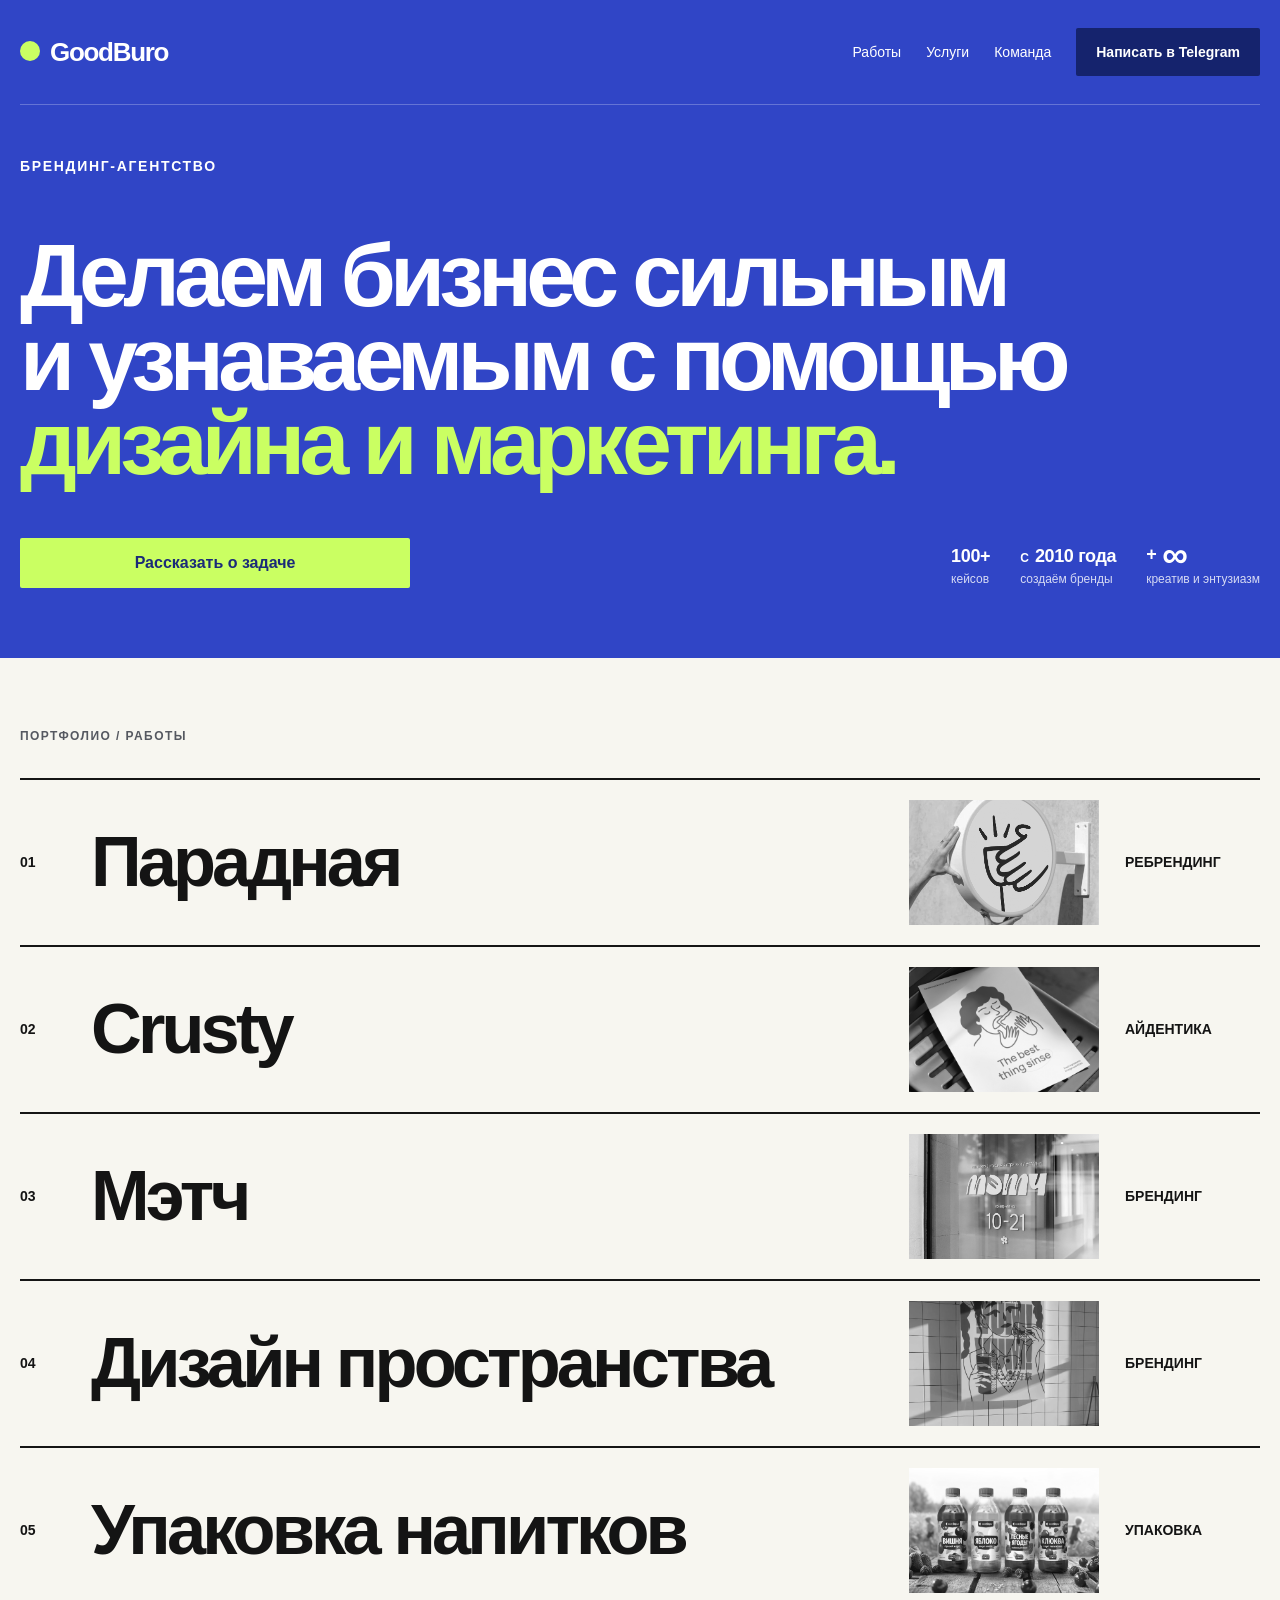
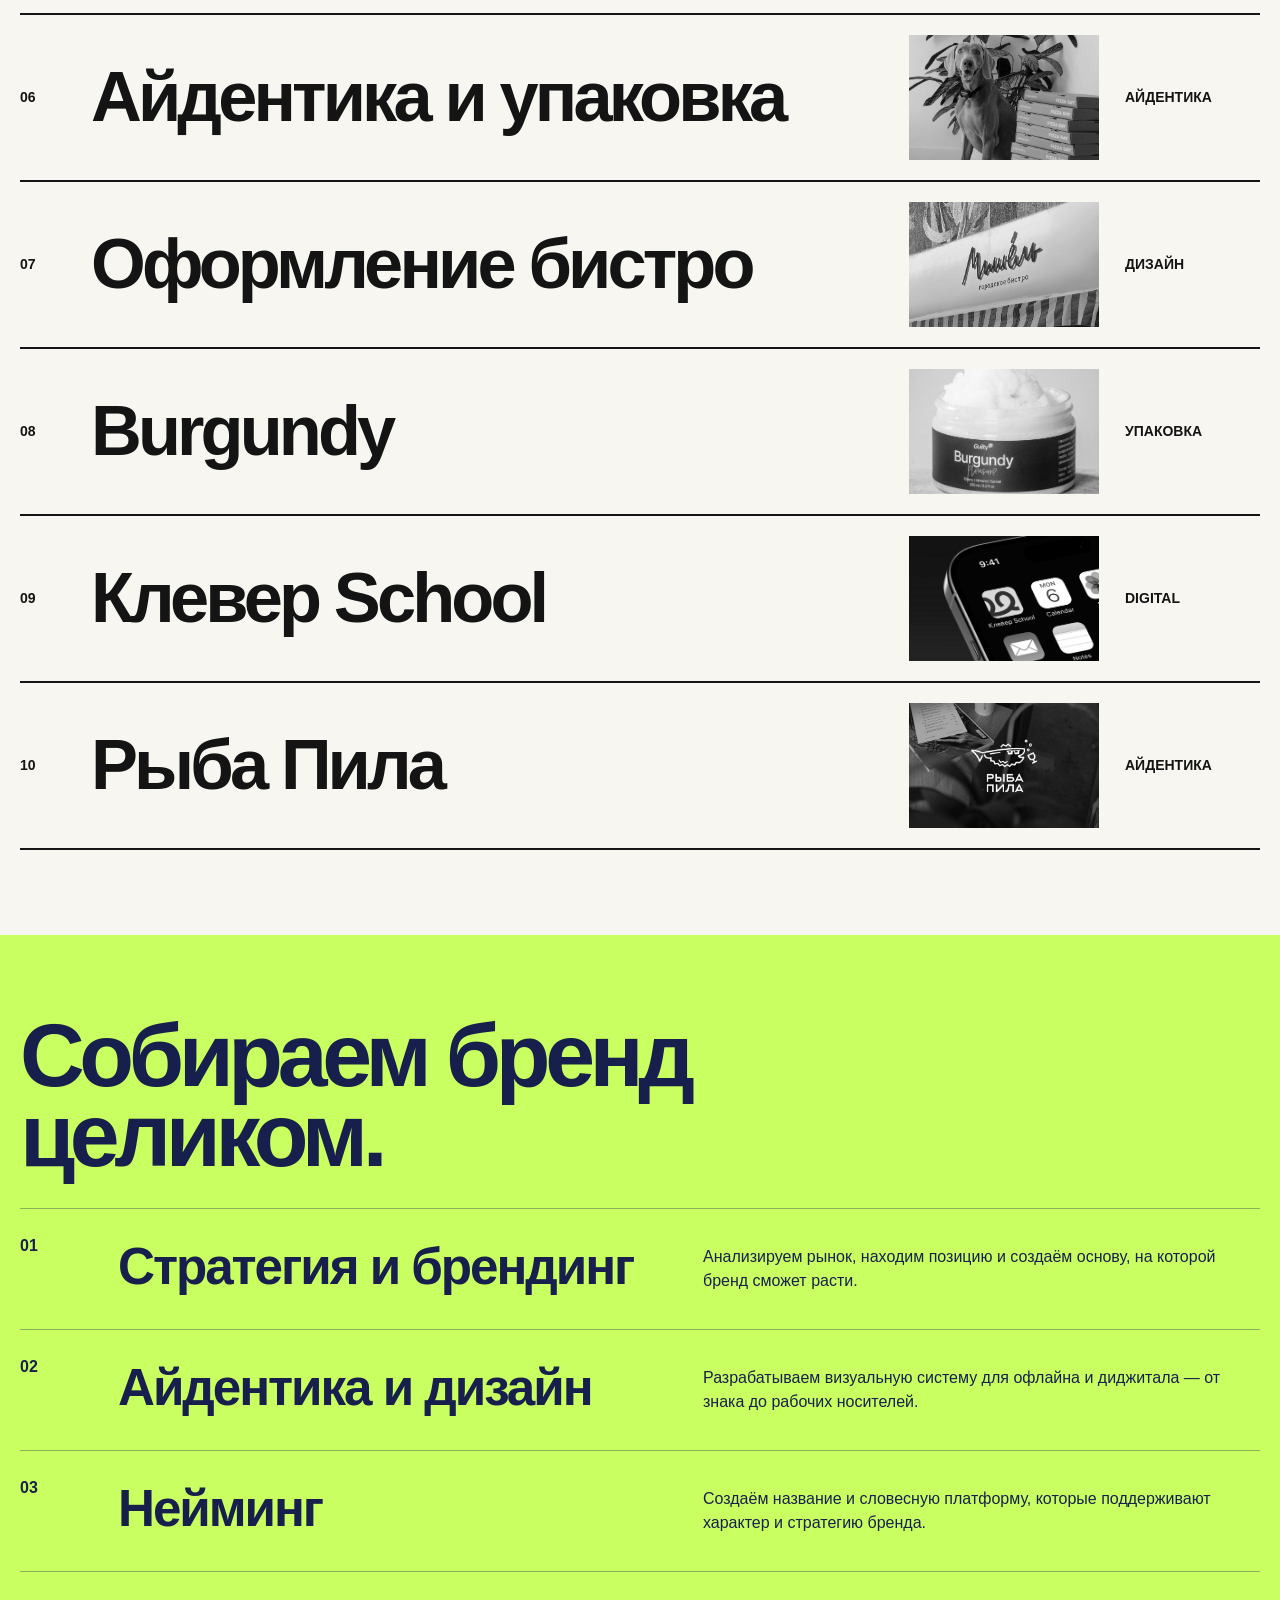
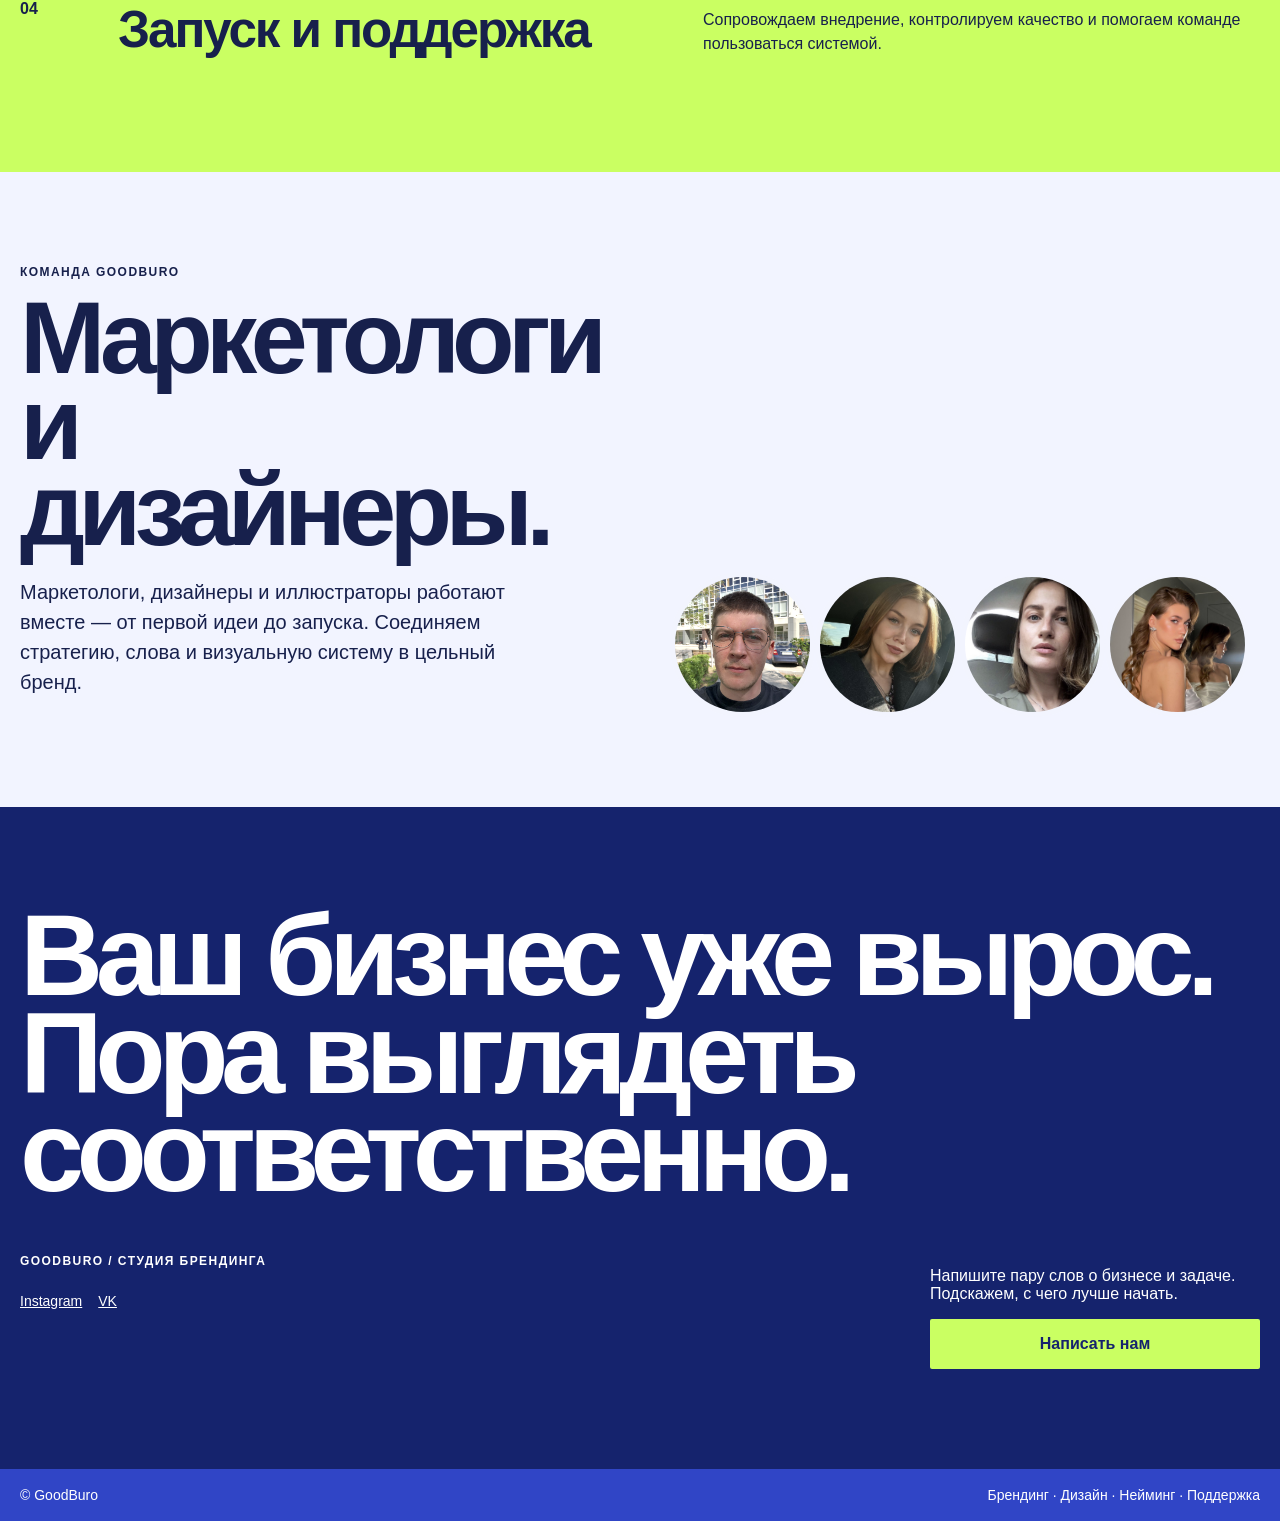
==== commit d2eb20b3: "Tone down desktop header CTA" ====
--- a/index.html
+++ b/index.html
@@ -24,7 +24,7 @@
     .c1 .hero-action{position:relative;z-index:2}
     .c1 .proofbar{display:flex;flex-wrap:wrap;justify-content:flex-end;align-items:flex-end;gap:30px;border:0}
     .c1 .proofbar div{border:0;padding:0}.c1 .proofbar strong{font-size:18px;font-weight:700;letter-spacing:-.02em}.c1 .proofbar span{display:block;font-size:12px;line-height:1.35;margin-top:4px;opacity:.8}.c1 .proofbar .proof-extra span{max-width:180px}.c1 .since-line{display:flex;align-items:baseline;gap:6px}.c1 .since-line .since-prefix{font-size:12px;font-weight:700;margin:0;opacity:1}.c1 .proof-symbols{display:flex;align-items:center;gap:6px}.c1 .proof-symbols strong{font-size:18px;font-weight:700}.c1 .proof-symbols .infinity{font-size:36px;line-height:.7}
-    .c1 .nav .cta{width:auto;white-space:nowrap}
+    .c1 .nav .cta{width:auto;white-space:nowrap;background:#15236d;color:#fff}
     .c1 .works{background:#f7f6f0;padding-top:68px}
     .portfolio-intro{margin-bottom:34px;color:#555860}
     .portfolio-list{border-top:2px solid #151515}
@@ -38,10 +38,11 @@
     .c1 a:hover,.c1 a:focus-visible{color:var(--lime)}
     .c1 .portfolio-row:hover,.c1 .portfolio-row:focus-visible{color:var(--blue)}
     .c1 .cta:hover,.c1 .cta:focus-visible{background:#dfff9d;color:#2439a6;transform:translateY(-2px)}
+    .c1 .nav .cta:hover,.c1 .nav .cta:focus-visible{background:#1d2f82;color:#fff}
     .c1 a:focus-visible{outline:2px solid currentColor;outline-offset:5px}
     #concept1 section{scroll-margin-top:80px}
     @media(max-width:850px){.c1 .hero{min-height:0}.c1 .hero-bottom{grid-template-columns:1fr;gap:30px}.c1 .hero-action{max-width:540px}.c1 .proofbar{justify-content:flex-start}.portfolio-row{grid-template-columns:30px minmax(0,1fr) 150px;gap:15px}.portfolio-category{grid-column:2;font-size:12px}.portfolio-row img{grid-column:3;grid-row:1/span 2;height:115px}.c1 h1{margin:45px 0}}
-    @media(max-width:520px){.c1 .topline .nav{display:none}.c1 .cta:after,.mobile-arrow{display:none}.c1 .hero{padding:32px 0 45px}.c1 h1{font-size:46px;line-height:1.02;margin:36px 0}.c1 .proofbar{gap:24px}.c1 .proofbar strong,.c1 .proof-symbols strong{font-size:27px;font-weight:700}.c1 .proof-symbols .infinity{font-size:54px;line-height:.7}.c1 .proofbar span{font-size:12px}.portfolio-row{grid-template-columns:22px minmax(0,1fr) 95px;gap:10px;padding:20px 0}.portfolio-row h3{font-size:29px;overflow-wrap:anywhere}.portfolio-row img{height:92px}.portfolio-number,.portfolio-category{font-size:12px}.c1 .hero-kicker{font-size:12px;letter-spacing:.05em}}
+    @media(max-width:520px){.c1 .topline .nav{display:none}.c1 .cta:after,.mobile-arrow{display:none}.c1 .hero{padding:32px 0 45px}.c1 h1{font-size:46px;line-height:1.02;margin:36px 0}.c1 .proofbar{gap:24px}.c1 .proofbar strong,.c1 .proof-symbols strong{font-size:22px;font-weight:700}.c1 .proof-symbols .infinity{font-size:43px;line-height:.7}.c1 .proofbar span{font-size:12px}.portfolio-row{grid-template-columns:22px minmax(0,1fr) 95px;gap:10px;padding:20px 0}.portfolio-row h3{font-size:29px;overflow-wrap:anywhere}.portfolio-row img{height:92px}.portfolio-number,.portfolio-category{font-size:12px}.c1 .hero-kicker{font-size:12px;letter-spacing:.05em}}
     @media(hover:none){.portfolio-row img{filter:none}}
     @media(prefers-reduced-motion:reduce){.c1 a,.portfolio-row h3,.portfolio-row img{transition:none}.portfolio-row:hover h3,.portfolio-row:focus-visible h3{transform:none}}
   
